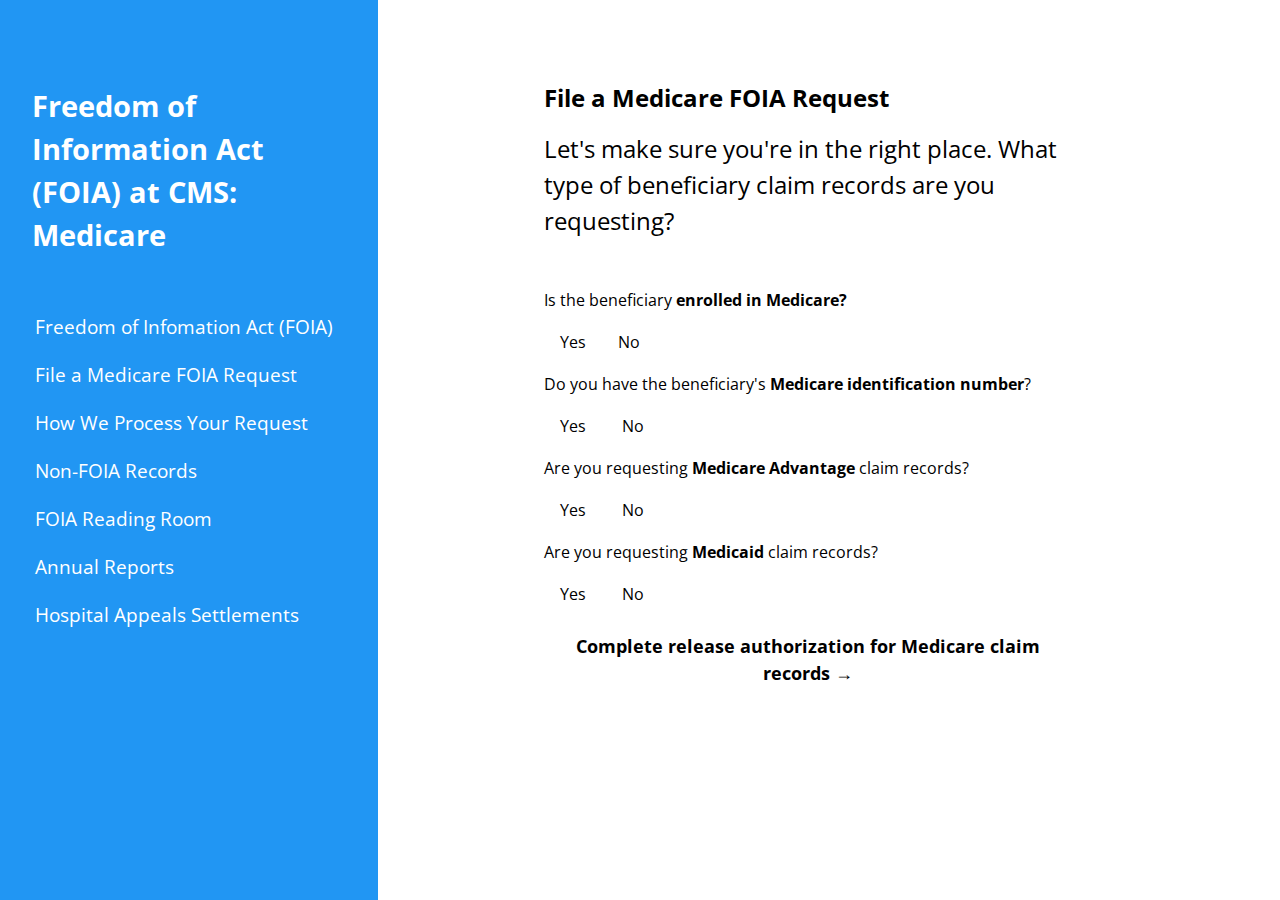
==== index.html @ a1511628 "re-centered + radio button required toggle" ====
<!DOCTYPE HTML5>
<!-- modified from: https://www.w3schools.com/css/css_rwd_templates.asp -->
<html lang = "en">

<head>
  <title>File a Meidcare FOIA request</title>
  <meta charset="utf-8">
  <meta name="viewport" content="width=device-width, initial-scale=1">
  <link rel= "stylesheet" href="test2.css">
  <link href="https://fonts.googleapis.com/css?family=Open+Sans:400,700" rel="stylesheet">
  <script src="https://code.jquery.com/jquery-1.10.2.js"></script>
  <script src="FoiaScript2.js"></script>
</head>


<body>

<!-- Sidebar/menu -->
<nav class="w3-sidebar w3-blue w3-collapse w3-top w3-medium w3-padding" id="mySidebar"><br>
  <a href="javascript:void(0)" onclick="w3_close()" class="w3-button w3-hide-large w3-display-topleft" style="width:100%">Close Menu</a>
  <div class="w3-container">
    <h3 class="sidebar-padding"><b>Freedom of Information Act (FOIA) at CMS: Medicare</b></h3>
  </div>
  <div class="w3-bar-block">
    <a href="https://www.cms.gov/Regulations-and-Guidance/Legislation/FOIA/index.html" onclick="w3_close()" class="w3-bar-item w3-btn hover-bold">Freedom of Infomation Act (FOIA)</a>
  <a href="index.html" onclick="w3_close()" class="w3-bar-item w3-btn hover-bold">File a Medicare FOIA Request</a>
    <a href="https://www.cms.gov/Regulations-and-Guidance/Legislation/FOIA/process.html" onclick="w3_close()" class="w3-bar-item w3-btn hover-bold">How We Process Your Request</a>
    <a href="https://www.cms.gov/Regulations-and-Guidance/Legislation/FOIA/nonfoia.html" onclick="w3_close()" class="w3-bar-item w3-btn hover-bold">Non-FOIA Records</a>
    <a href="https://www.cms.gov/Regulations-and-Guidance/Legislation/FOIA/rdgroom.html" onclick="w3_close()" class="w3-bar-item w3-btn hover-bold">FOIA Reading Room</a>
    <a href="https://www.cms.gov/Regulations-and-Guidance/Legislation/FOIA/annualreports.html" onclick="w3_close()" class="w3-bar-item w3-btn hover-bold">Annual Reports</a>
    <a href="https://www.cms.gov/Regulations-and-Guidance/Legislation/FOIA/Hospital-Appeals-Settlements.html" onclick="w3_close()" class="w3-bar-item w3-btn hover-bold">Hospital Appeals Settlements</a>
  </div>
</nav>
<!-- Top menu on small screens -->
<header class="w3-container w3-top w3-hide-large w3-blue w3-xlarge w3-padding">
  <a href="javascript:void(0)" class="w3-button w3-blue w3-margin-right" onclick="w3_open()">☰</a>
  <span>FOIA at CMS: Medicare</span>

</header>
<!-- Overlay effect when opening sidebar on small screens -->
<div class="w3-overlay w3-hide-large" onclick="w3_close()"  title="close side menu" id="myOverlay"></div>
<!-- !PAGE CONTENT! -->
<div class="w3-main">
  <!-- Header -->
  <!-- <div class="w3-container" >
    <h2 class="w3-large center-div"><b>File a Medicare FOIA Request</b></h2>
  </div> -->

   <!-- page 1: What type of medicare beneficiary claims are you requesting? -->
  <div id="showcase" class = "center-div">
    <!-- Header -->
  <div><h3><b>File a Medicare FOIA Request</b></h3></div>

      <h3> Let's make sure you're in the right place. What type of beneficiary claim records are you requesting? </h3>
   <br>
      <h6> Is the beneficiary <b>enrolled in Medicare? </b></h6>
   <button id="hasCardBtn" class="w3-btn">Yes</button><button id="noCardBtn" class="w3-btn">No</button>

      <!-- indicators from flaticon.com -->
    <img id= "checkGreen" src="tick.png" class="hidden-image" alt="checkmark: continue."/>
    <img id= "EnrolledXmark" src="xmark.png" class="hidden-image" alt="x-mark: see mesage below for futher instructions.">


      <div id="noCard" class = "hidden">
  <!--         <h5> <b>Stop</b></h5> -->
          <img id= "enrolledStop" src="stop_outline.png" class="w3-image" alt="Stop.">
          <p>If the beneficiary is not enrolled in Medicare, records are not maintained by CMS. <b>Please contact the beneficiary's insurer</b>.</p>
      </div>


    <h6> Do you have the beneficiary's <b>Medicare identification number</b>?</h6>
    <button id="hasIDBtn" class="w3-btn">Yes</button>
    <button id="noIDBtn" class="w3-btn">No</button>

<!-- clip art from https://publicdomainvectors.org/en/free-clipart/Check-mark/59514.html-->
<!--     <div id= "IDcheck" class ="hidden"> -->
    <img id= "IDcheckGreen" src="tick.png" class="hidden-image" alt="checkmark: continue.">
    <img id= "IDXmark" src="xmark.png" class="hidden-image" alt="x-mark: see mesage below for futher instructions.">
<!--     </div> -->


    <div id="noID" class = "hidden">
<!--         <h5> <b>Stop</b></h5> -->
        <img id= "IDstop" src="stop_outline.png" class="w3-image" alt="Stop.">
<!--         <img id= "IDstop" src="stop_double_outline.png" class='w3-image'> -->
        <p>You will need the beneficiary's Medicare ID number to continue. <b>Please retrieve the beneficiary's Medicare identification number</b>. </p>
    </div>

    <h6> Are you requesting <b>Medicare Advantage</b> claim records?</h6>
    <button id="hasAdvantageBtn" class="w3-btn">Yes</button>
    <button id="noAdvantageBtn" class="w3-btn">No</button>

    <img id= "medAdvCheck" src="tick.png" class="hidden-image" alt="checkmark: continue.">
    <img id= "medAdvXmark" src="xmark.png" class="hidden-image" alt="x-mark: see mesage below for futher instructions.">

    <div id= "hasAdvantage" class = "hidden">
<!--         <h5> <b>Stop.</b></h5> -->
        <img id= "medAdvStop" src="stop_outline.png" class="w3-image" alt="Stop.">
        <p>CMS does not maintain Medicare Advantage claims records.
        <b>You will need to submit your request directly to the beneficiary's specic private insurance company (e.g. HMO, PPO, etc.)</b>.</p>
    </div>
<!--     <div id = "dest1" class ="hidden"></div> -->

    <h6> Are you requesting <b>Medicaid</b> claim records?</h6>
    <button id="hasMedicaidBtn" class="w3-btn">Yes</button>
    <button id="noMedicaidBtn" class="w3-btn">No</button>

    <img id= "medicaidCheck" src="tick.png" class="hidden-image" alt="checkmark: continue.">
    <img id= "medicaidXmark" src="xmark.png" class="hidden-image" alt="x-mark: see mesage below for futher instructions.">

    <div id= "hasMedicaid" class = "hidden">
<!--         <h5> <b>Stop.</b></h5> -->
        <img id= "medicaidStop" src="stop_outline.png" class="w3-image" alt="Stop.">
        <p>CMS does not maintain Medicaid claims records. <b>You will need to submit your request directly to the beneficiary's state agency</b>.</p>
        <a href="https://www.medicaid.gov/state-overviews/index.html" id="medicaid-link">Explore Medicaid in your State</a>

    </div>

    <br>
    <div id="form-div">
    <form action="pageOne.html">

        <button class="w3-btn" id= "nextPage" type="submit" ><h5><b>Complete release authorization for Medicare claim records → </b></h5></button>
    </form>
  </div>
  </div>
</div>


<script src ="FoiaScript2.js"></script>

<script>
// onload=dupDiv;
</script>

</body>
</html>
---- test2.css ----
/*/*/*/* W3.CSS 4.10 February 2018 by Jan Egil and Borge Refsnes */
html{
  box-sizing:border-box
}


*,*:before,*:after{
  box-sizing:inherit;
  font-family: "Open Sans",sans-serif;
}


/* centering divs*/
.center-div
{
     margin: 0 auto;
     width: 60%;
     min-width: none;
}

.center-div-large {
     margin: 0 auto;
     width: 80%;
     min-width: none;
}

#showcase { margin-top:5em; }

/* hidden divs */


div.hidden {
    display: none;
}

#mySidebar {
  z-index:3;
  width:18em;
}

.hover-bold {
  font-weight: normal;
  text-decoration: none;
}

.hover-bold:hover {
  font-weight: bold;
  color: #fff!important;
  background-color: #2196F3!important;
}

/* Extract from normalize.css by Nicolas Gallagher and Jonathan Neal git.io/normalize */
html{
	-ms-text-size-adjust:100%;
	-webkit-text-size-adjust:100%}
body{
	margin:0
}

article,aside,details,figcaption,figure,footer,header,main,menu,nav,section,summary{
	display:block;
}

audio,canvas,progress,video{
	display:inline-block
}

progress{
	vertical-align:baseline;
}

audio:not([controls]){
	display:none;
  height:0;
}

[hidden],template{
	display:none
}


a:active,a:hover{
	outline-width:0;
}
abbr[title]{
	border-bottom:none;
	text-decoration:underline;
	text-decoration:underline dotted
}

.w3-image{
	max-width:100%;
	height:2em;
	display: inline;
	border-style: none;
}


.hidden-image{
	max-width:100%;
	height:2em;
	display: none;
	border-style: none;
}

.w3-large{
	font-size:1.5em!important
}

.w3-medium{
	font-size:1.2em!important;
	font-weight: bold;
}

@media (max-width:62em){
	.w3-sidebar.w3-collapse{
		display:none;
	}
	.w3-main{
		margin-left:0!important;
		margin-right:0!important;
    /* margin-left:22em;
    margin-right:2.7em; */
	}
}


.sidebar-padding{
	padding-top:1em!important;
	padding-bottom:1em!important;
}

.w3-sidebar{
	height:100%;
	width:12em;
	background-color:#fff;
	position:fixed!important;
	z-index:1;
	overflow:auto;
}

button,input,select,textarea{
  font:inherit;
}

select {
    width: 50%;
    max-width: 80%;
    text-align-last: center;
    margin: 0 0 1em 0;
}

option {
  max-width: 40%;
}

optgroup{font-weight:bold}
button,input{overflow:visible}
select{text-transform:capitalize;}
button,html [type=button],[type=reset],[type=submit]{-webkit-appearance:button}
button::-moz-focus-inner, [type=button]::-moz-focus-inner, [type=reset]::-moz-focus-inner, [type=submit]::-moz-focus-inner{border-style:none;padding:10px}
button:-moz-focusring, [type=button]:-moz-focusring, [type=reset]:-moz-focusring, [type=submit]:-moz-focusring{outline:1px dotted ButtonText}

textarea{overflow:auto}


svg:not(:root){overflow:hidden}
code,kbd,pre,samp{font-family:monospace,monospace;font-size:1em}
hr{box-sizing:content-box;height:0;overflow:visible}
/*[type=checkbox],[type=radio]{padding:0}*/
[type=number]::-webkit-inner-spin-button,[type=number]::-webkit-outer-spin-button{height:auto}
[type=search]{-webkit-appearance:textfield;outline-offset:-2px}
[type=search]::-webkit-search-cancel-button,[type=search]::-webkit-search-decoration{-webkit-appearance:none}
::-webkit-input-placeholder{color:inherit;opacity:0.54}
::-webkit-file-upload-button{-webkit-appearance:button;font:inherit}

/* End extract */


/***********************************
        FORM-SPECIFIC CSS
***********************************/


.form-style-1 {
    text-align: left;
    /* color: #09508B; */
    list-style-type: none;
    border-radius: 1.5em;
    padding: 1%;
    font-family: "Open Sans", "Helvetica Neue", "Lucida Sans Unicode", sans-serif;
}


.section-enclosure {
  width: 80%;
}

.field-description {
    text-align: left;
    color: #6C6464;
    font-style: italic;
    line-height: 1;
    font-weight: normal;
    margin: 0 0 0.75em 0;
    font-size: 1em;
    display: inline-block;
    font-family: inherit;
}


fieldset {
  border-radius: 0.3em;
  display: inline;
  margin: 0 0 1em 0;
  padding: 0 .625em .625em .75em;
  max-width: none!important;
}

legend {
    /* color: #09508B; */
    font-weight: bold;
    font-family: "Open Sans", "Helvetica Neue", "Lucida Sans Unicode", sans-serif;
    text-transform: uppercase;
}

input {
  border: 0.2em solid transparent;
  background-color: #f1f1f1;
  padding: 0.675em;
  font-size: 1em;
  font-family: "Open Sans";
  margin-bottom: 0.5em;
  position: relative;
}


.inline-block-label {
    display: inline-block;
    line-height: 1.5;
    font-weight: bold;
    color:#6C6464;
    margin: 0 0 0.5em 0;
    font-family: inherit;
}

.block-label {
    display: block;
    line-height: 1.5;
    font-weight: bold;
    color:#6C6464;
    margin: 0.5em 0 0.5em 0;
    font-family: inherit;
}

div.hidden {
    display: none;
}

.disclosures {
  font-weight: bold;
}

.disclosures-check {
  font-weight: bold;
  color:#6C6464;
  margin: 1em 0 1em 0;
}

/*.required input {
   padding-right: 25px;
   background-image: url(...);
   background-position: right top;
}*/

input[type=text] {
  background-color: #f1f1f1;
  width: 50%;
  border-radius: .15em;
}

input[type="date"] {
    background-color: #f1f1f1;
    width: 35%;
    border-radius: .15em;
    color: #6C6464;
}


input[type=checkbox] {
  background-color: #f1f1f1;
  margin: 0em 0.75em 0em 0em;
  display:inline-block;
}

input[type=file] {
  background-color: #ffffff;
  margin-bottom: 0em;
  display:inline-block;
}

.stacked-radio{
  display:block;
}

input[type=submit] {
  margin: 1em 0 1em 1em;
  text-transform: capitalize;
}

input:invalid {
  box-shadow: 0 0 0.1em 0.1em red;
}

input:focus:invalid {
  outline: none;
}

label {
/*    display: inline-block;*/
    line-height: 2;
    font-weight: bold;
    color:#6C6464;
    margin-bottom: 0.5em;
    font-family:inherit;
}

input[type=button] {
  background-color: #6B6464;
  color: #ffffff;
  border-radius: 0.3em;
  display: block;
  margin: 1em 0 1em 0 ;
  font-family: inherit;
  font-size: 0.8em;
}

.autocomplete {
  /*the container must be positioned relative:*/
  position: relative;
  display: inline-block;
}

.autocomplete-items {
  position: absolute;
  border: 0.1em solid #d4d4d4;
  border-bottom: none;
  border-top: none;
  z-index: 99;
 /* position the autocomplete items to be the same width as the container:*/
  top: 100%;
  left: 0;
  right: 0;
}

.autocomplete-items div {
  padding: 1em;
  cursor: pointer;
  background-color: #fff;
  border-bottom: 0.1em solid #d4d4d4;
}
.autocomplete-items div:hover {
/*  when hovering an item:*/
  background-color: #e9e9e9;
}
.autocomplete-active {
  /*when navigating through the items using the arrow keys:*/
  background-color: DodgerBlue !important;
  color: #ffffff;
}

#notBene {
  margin-top: 2em;
}

#beneRecip{
  margin-bottom: 1.5em;
}

#recordChoiceTF:not(:checked) ~ #timeframeBlock { display: none; }

#expDateRadio:not(:checked) ~ #expDateBlock { display: none; }

#expEventRadio:not(:checked) ~ #expEventBlock { display: none; }

#repSubmitter:not(:checked) ~ #repRole { display: none; }

#certifyRecords:not(:checked) ~ #certDetails { display: none; }

#otherReq:not(:checked) ~ #reqType { display: none; }


/***********************************
        END FORM-SPECIFIC CSS
***********************************/




html,body{font-family:"Open Sans",Verdana,sans-serif;font-size:16px;line-height:1.5}
html{overflow-x:hidden}
h1{font-size:2.25em}
h2{font-size:2em}
h3{font-size:1.5em}
h4{font-size:1.25em}
h5{font-size:1.125em}
h6{font-size:1em}

h1,h2,h3,h4,h5,h6{
	font-family:"Open Sans","Segoe UI",Arial,sans-serif;
	font-weight:400;
	margin:0.625em 0
}
.w3-wide{
	letter-spacing:0.25em;
}


img{vertical-align:middle}
a{color:inherit}
a:hover{text-decoration: none}
/*.w3-table,.w3-table-all{border-collapse:collapse;border-spacing:0;width:100%;display:table}.w3-table-all{border:1px solid #ccc}*/
.w3-bordered tr,.w3-table-all tr{border-bottom:1px solid #ddd}

.w3-hoverable tbody tr:hover,.w3-ul.w3-hoverable li:hover{background-color:#ccc}
.w3-centered tr th,.w3-centered tr td{text-align:center}
.w3-btn,.w3-button {border:none;display:inline-block;padding:8px 16px;vertical-align:middle;overflow:hidden;text-decoration:none;color:inherit;background-color:inherit;text-align:center;cursor:pointer;white-space:normal}
.w3-btn:hover{box-shadow:0 8px 16px 0 rgba(0,0,0,0.2),0 6px 20px 0 rgba(0,0,0,0.19)}
.w3-btn,.w3-button{-webkit-touch-callout:none;-webkit-user-select:none;-khtml-user-select:none;-moz-user-select:none;-ms-user-select:none;user-select:none}
.w3-disabled,.w3-btn:disabled,.w3-button:disabled{cursor:not-allowed;opacity:0.3}.w3-disabled *,:disabled *{pointer-events:none}
.w3-btn.w3-disabled:hover,.w3-btn:disabled:hover{box-shadow:none}

.w3-badge,.w3-tag{background-color:#000;color:#fff;display:inline-block;padding-left:8px;padding-right:8px;text-align:center}.w3-badge{border-radius:50%}
.w3-ul{list-style-type:none;padding:0;margin:0}.w3-ul li{padding:8px 16px;border-bottom:1px solid #ddd}.w3-ul li:last-child{border-bottom:none}
.w3-tooltip,.w3-display-container{position:relative}.w3-tooltip .w3-text{display:none}.w3-tooltip:hover .w3-text{display:inline-block}


.w3-bar-block .w3-dropdown-hover,.w3-bar-block .w3-dropdown-click{width:100%}
.w3-bar-block .w3-button,.w3-bar-block .w3-button{width:100%;text-align:left;padding:8px 16px}
.w3-main,#main{ transition:margin-left .4s; margin-left:23em; margin-right:2em }
.w3-modal{z-index:3;display:none;padding-top:100px;position:fixed;left:0;top:0;width:100%;height:100%;overflow:auto;background-color:rgb(0,0,0);background-color:rgba(0,0,0,0.4)}
.w3-modal-content{margin:auto;background-color:#fff;position:relative;padding:0;outline:0;width:600px}
.w3-bar{width:100%;overflow:hidden}.w3-center .w3-bar{display:inline-block;width:auto}
.w3-bar .w3-bar-item{padding:0.5em 1em;float:left;width:auto;border:none;display:block;outline:0}
.w3-bar-block .w3-bar-item{width:auto;display:block;padding:0.5em 1em;text-align:left;border:none;white-space:normal;float:none;outline:0;background-color: inherit;}
.w3-bar .w3-dropdown-hover,.w3-bar .w3-dropdown-click{position:static;float:left}
.w3-bar .w3-button{white-space:normal}

.w3-bar-block.w3-center .w3-bar-item{text-align:center}.w3-block{display:block;width:100%}
.w3-responsive{display:block;overflow-x:auto}
.w3-container:after,.w3-container:before,.w3-panel:after,.w3-panel:before,.w3-row:after,.w3-row:before,.w3-row-padding:after,.w3-row-padding:before,
.w3-cell-row:before,.w3-cell-row:after,.w3-clear:after,.w3-clear:before,.w3-bar:before,.w3-bar:after{content:"";display:table;clear:both}
.w3-col,.w3-half,.w3-third,.w3-twothird,.w3-threequarter,.w3-quarter{float:left;width:100%}
.w3-col.s1{width:8.33333%}.w3-col.s2{width:16.66666%}.w3-col.s3{width:24.99999%}.w3-col.s4{width:33.33333%}
.w3-col.s5{width:41.66666%}.w3-col.s6{width:49.99999%}.w3-col.s7{width:58.33333%}.w3-col.s8{width:66.66666%}
.w3-col.s9{width:74.99999%}.w3-col.s10{width:83.33333%}.w3-col.s11{width:91.66666%}.w3-col.s12{width:99.99999%}
@media (min-width:601px){.w3-col.m1{width:8.33333%}.w3-col.m2{width:16.66666%}.w3-col.m3,.w3-quarter{width:24.99999%}.w3-col.m4,.w3-third{width:33.33333%}
.w3-col.m5{width:41.66666%}.w3-col.m6,.w3-half{width:49.99999%}.w3-col.m7{width:58.33333%}.w3-col.m8,.w3-twothird{width:66.66666%}
.w3-col.m9,.w3-threequarter{width:74.99999%}.w3-col.m10{width:83.33333%}.w3-col.m11{width:91.66666%}.w3-col.m12{width:99.99999%}}
@media (min-width:993px){.w3-col.l1{width:8.33333%}.w3-col.l2{width:16.66666%}.w3-col.l3{width:24.99999%}.w3-col.l4{width:33.33333%}
.w3-col.l5{width:41.66666%}.w3-col.l6{width:49.99999%}.w3-col.l7{width:58.33333%}.w3-col.l8{width:66.66666%}
.w3-col.l9{width:74.99999%}.w3-col.l10{width:83.33333%}.w3-col.l11{width:91.66666%}.w3-col.l12{width:99.99999%}}
.w3-content{max-width:980px;margin:auto}.w3-rest{overflow:hidden}
.w3-cell-row{display:table;width:100%}.w3-cell{display:table-cell}
.w3-cell-top{vertical-align:top}.w3-cell-middle{vertical-align:middle}.w3-cell-bottom{vertical-align:bottom}
.w3-hide{display:none!important}.w3-show-block,.w3-show{display:block!important}.w3-show-inline-block{display:inline-block!important}
@media (max-width:600px){.w3-modal-content{margin:0 10px;width:auto!important}.w3-modal{padding-top:30px}
.w3-dropdown-hover.w3-mobile .w3-dropdown-content,.w3-dropdown-click.w3-mobile .w3-dropdown-content{position:relative}
.w3-hide-small{display:none!important}.w3-mobile{display:block;width:100%!important}.w3-bar-item.w3-mobile,.w3-dropdown-hover.w3-mobile,.w3-dropdown-click.w3-mobile{text-align:center}
.w3-dropdown-hover.w3-mobile,.w3-dropdown-hover.w3-mobile .w3-btn,.w3-dropdown-hover.w3-mobile .w3-button,.w3-dropdown-click.w3-mobile,.w3-dropdown-click.w3-mobile .w3-btn,.w3-dropdown-click.w3-mobile .w3-button{width:100%}}
@media (max-width:768px){.w3-modal-content{width:500px}.w3-modal{padding-top:50px}}
@media (min-width:993px){.w3-modal-content{width:900px}.w3-hide-large{display:none!important}.w3-sidebar.w3-collapse{display:block!important}}
@media (max-width:992px) and (min-width:601px){.w3-hide-medium{display:none!important}}

.w3-top,.w3-bottom{position:fixed;width:100%;z-index:1}.w3-top{top:0}.w3-bottom{bottom:0}
.w3-overlay{position:fixed;display:none;width:100%;height:100%;top:0;left:0;right:0;bottom:0;background-color:rgba(0,0,0,0.5);z-index:2}
.w3-display-topleft{position:absolute;left:0;top:0}.w3-display-topright{position:absolute;right:0;top:0}
.w3-display-bottomleft{position:absolute;left:0;bottom:0}.w3-display-bottomright{position:absolute;right:0;bottom:0}
.w3-display-middle{position:absolute;top:50%;left:50%;transform:translate(-50%,-50%);-ms-transform:translate(-50%,-50%)}
.w3-display-left{position:absolute;top:50%;left:0%;transform:translate(0%,-50%);-ms-transform:translate(-0%,-50%)}
.w3-display-right{position:absolute;top:50%;right:0%;transform:translate(0%,-50%);-ms-transform:translate(0%,-50%)}
.w3-display-topmiddle{position:absolute;left:50%;top:0;transform:translate(-50%,0%);-ms-transform:translate(-50%,0%)}
.w3-display-bottommiddle{position:absolute;left:50%;bottom:0;transform:translate(-50%,0%);-ms-transform:translate(-50%,0%)}
.w3-display-container:hover .w3-display-hover{display:block}.w3-display-container:hover span.w3-display-hover{display:inline-block}.w3-display-hover{display:none}
.w3-display-position{position:absolute}
.w3-circle{border-radius:50%}
.w3-round-small{border-radius:2px}.w3-round,.w3-round-medium{border-radius:4px}.w3-round-large{border-radius:8px}.w3-round-xlarge{border-radius:16px}.w3-round-xxlarge{border-radius:32px}
.w3-row-padding,.w3-row-padding>.w3-half,.w3-row-padding>.w3-third,.w3-row-padding>.w3-twothird,.w3-row-padding>.w3-threequarter,.w3-row-padding>.w3-quarter,.w3-row-padding>.w3-col{padding:0 8px}
.w3-container,.w3-panel{padding:0.01em 16px}.w3-panel{margin-top:16px;margin-bottom:16px}
.w3-code,.w3-codespan{font-family:"Open Sans",Consolas,"courier new";font-size:16px}
.w3-code{width:auto;background-color:#fff;padding:8px 12px;border-left:4px solid #4CAF50;word-wrap:break-word}
.w3-codespan{color:crimson;background-color:#f1f1f1;padding-left:4px;padding-right:4px;font-size:110%}
.w3-card,.w3-card-2{box-shadow:0 2px 5px 0 rgba(0,0,0,0.16),0 2px 10px 0 rgba(0,0,0,0.12)}
.w3-card-4,.w3-hover-shadow:hover{box-shadow:0 4px 10px 0 rgba(0,0,0,0.2),0 4px 20px 0 rgba(0,0,0,0.19)}
.w3-spin{animation:w3-spin 2s infinite linear}@keyframes w3-spin{0%{transform:rotate(0deg)}100%{transform:rotate(359deg)}}
.w3-animate-fading{animation:fading 10s infinite}@keyframes fading{0%{opacity:0}50%{opacity:1}100%{opacity:0}}
.w3-animate-opacity{animation:opac 0.8s}@keyframes opac{from{opacity:0} to{opacity:1}}
.w3-animate-top{position:relative;animation:animatetop 0.4s}@keyframes animatetop{from{top:-300px;opacity:0} to{top:0;opacity:1}}
.w3-animate-left{position:relative;animation:animateleft 0.4s}@keyframes animateleft{from{left:-300px;opacity:0} to{left:0;opacity:1}}
.w3-animate-right{position:relative;animation:animateright 0.4s}@keyframes animateright{from{right:-300px;opacity:0} to{right:0;opacity:1}}
.w3-animate-bottom{position:relative;animation:animatebottom 0.4s}@keyframes animatebottom{from{bottom:-300px;opacity:0} to{bottom:0;opacity:1}}
.w3-animate-zoom {animation:animatezoom 0.6s}@keyframes animatezoom{from{transform:scale(0)} to{transform:scale(1)}}
.w3-animate-input{transition:width 0.4s ease-in-out}.w3-animate-input:focus{width:100%!important}
.w3-opacity,.w3-hover-opacity:hover{opacity:0.60}.w3-opacity-off,.w3-hover-opacity-off:hover{opacity:1}
.w3-opacity-max{opacity:0.25}.w3-opacity-min{opacity:0.75}
.w3-greyscale-max,.w3-grayscale-max,.w3-hover-greyscale:hover,.w3-hover-grayscale:hover{filter:grayscale(100%)}
.w3-greyscale,.w3-grayscale{filter:grayscale(75%)}.w3-greyscale-min,.w3-grayscale-min{filter:grayscale(50%)}
.w3-sepia{filter:sepia(75%)}.w3-sepia-max,.w3-hover-sepia:hover{filter:sepia(100%)}.w3-sepia-min{filter:sepia(50%)}
.w3-tiny{font-size:10px!important}.w3-small{font-size:12px!important}
.w3-xlarge{font-size:24px!important}.w3-xxlarge{font-size:36px!important}.w3-xxxlarge{font-size:48px!important}.w3-jumbo{font-size:64px!important}
.w3-left-align{text-align:left!important}.w3-right-align{text-align:right!important}.w3-justify{text-align:justify!important}.w3-center{text-align:center!important}
.w3-border-0{border:0!important}.w3-border{border:1px solid #ccc!important}
.w3-border-top{border-top:1px solid #ccc!important}.w3-border-bottom{border-bottom:1px solid #ccc!important}
.w3-border-left{border-left:1px solid #ccc!important}.w3-border-right{border-right:1px solid #ccc!important}
.w3-topbar{border-top:6px solid #ccc!important}.w3-bottombar{border-bottom:6px solid #ccc!important}
.w3-leftbar{border-left:6px solid #ccc!important}.w3-rightbar{border-right:6px solid #ccc!important}
.w3-section,.w3-code{margin-top:16px!important;margin-bottom:16px!important}
.w3-margin{margin:16px!important}.w3-margin-top{margin-top:16px!important}.w3-margin-bottom{margin-bottom:16px!important}
.w3-margin-left{margin-left:16px!important}.w3-margin-right{margin-right:16px!important}
.w3-padding-small{padding:4px 8px!important}.w3-padding{padding:8px 16px!important}.w3-padding-large{padding:12px 24px!important}
.w3-padding-16{padding-top:16px!important;padding-bottom:16px!important}.w3-padding-24{padding-top:24px!important;padding-bottom:24px!important}
.w3-padding-32{padding-top:32px!important;padding-bottom:32px!important}.w3-padding-48{padding-top:48px!important;padding-bottom:48px!important}

.w3-left{float:left!important}.w3-right{float:right!important}
.w3-button:hover{color:#000!important;background-color:#ccc!important}
.w3-transparent,.w3-hover-none:hover{background-color:transparent!important}
.w3-hover-none:hover{box-shadow:none!important}

/* Colors */
  .w3-blue, .w3-hover-blue:hover {color: #fff!important;background-color: #2196F3!important}

#fee-link, #medicaid-link { color: blue; }
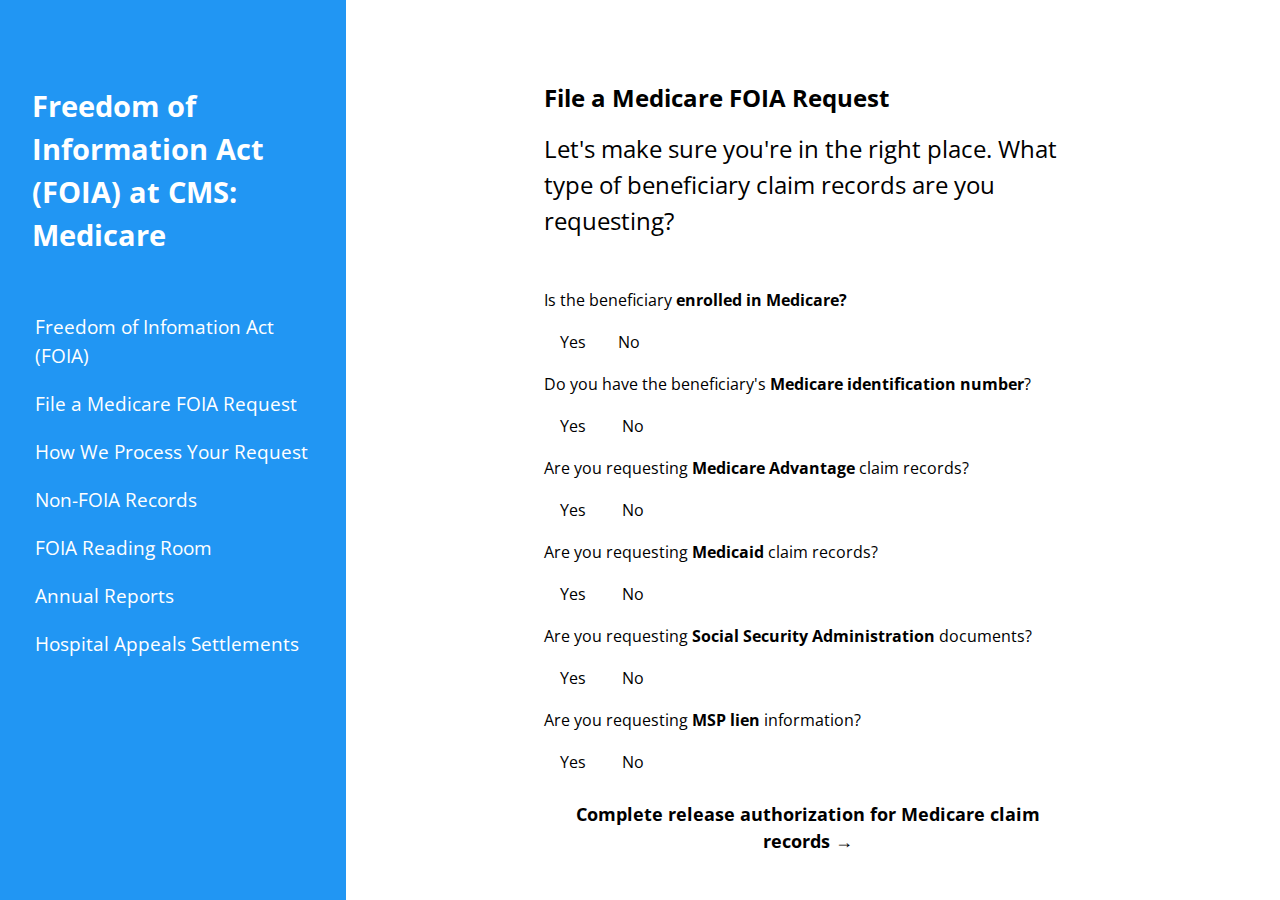
==== commit 242bcc05: "new buttons" ====
--- a/index.html
+++ b/index.html
@@ -51,7 +51,8 @@
     <!-- Header -->
   <div><h3><b>File a Medicare FOIA Request</b></h3></div>
 
-      <h3> Let's make sure you're in the right place. What type of beneficiary claim records are you requesting? </h3>
+      <h3> Let's make sure you're in the right place. What type of beneficiary
+        claim records are you requesting? </h3>
    <br>
       <h6> Is the beneficiary <b>enrolled in Medicare? </b></h6>
    <button id="hasCardBtn" class="w3-btn">Yes</button><button id="noCardBtn" class="w3-btn">No</button>
@@ -64,7 +65,8 @@
       <div id="noCard" class = "hidden">
   <!--         <h5> <b>Stop</b></h5> -->
           <img id= "enrolledStop" src="stop_outline.png" class="w3-image" alt="Stop.">
-          <p>If the beneficiary is not enrolled in Medicare, records are not maintained by CMS. <b>Please contact the beneficiary's insurer</b>.</p>
+          <p>If the beneficiary is not enrolled in Medicare, records are not maintained
+            by CMS. <b>Please contact the beneficiary's insurer</b>.</p>
       </div>
 
 
@@ -83,7 +85,8 @@
 <!--         <h5> <b>Stop</b></h5> -->
         <img id= "IDstop" src="stop_outline.png" class="w3-image" alt="Stop.">
 <!--         <img id= "IDstop" src="stop_double_outline.png" class='w3-image'> -->
-        <p>You will need the beneficiary's Medicare ID number to continue. <b>Please retrieve the beneficiary's Medicare identification number</b>. </p>
+        <p>You will need the beneficiary's Medicare ID number to continue. <b>Please
+          retrieve the beneficiary's Medicare identification number</b>. </p>
     </div>
 
     <h6> Are you requesting <b>Medicare Advantage</b> claim records?</h6>
@@ -97,7 +100,8 @@
 <!--         <h5> <b>Stop.</b></h5> -->
         <img id= "medAdvStop" src="stop_outline.png" class="w3-image" alt="Stop.">
         <p>CMS does not maintain Medicare Advantage claims records.
-        <b>You will need to submit your request directly to the beneficiary's specic private insurance company (e.g. HMO, PPO, etc.)</b>.</p>
+        <b>Please submit your request directly to the beneficiary's specic private
+          insurance company (e.g. HMO, PPO, etc.)</b>.</p>
     </div>
 <!--     <div id = "dest1" class ="hidden"></div> -->
 
@@ -111,10 +115,44 @@
     <div id= "hasMedicaid" class = "hidden">
 <!--         <h5> <b>Stop.</b></h5> -->
         <img id= "medicaidStop" src="stop_outline.png" class="w3-image" alt="Stop.">
-        <p>CMS does not maintain Medicaid claims records. <b>You will need to submit your request directly to the beneficiary's state agency</b>.</p>
-        <a href="https://www.medicaid.gov/state-overviews/index.html" id="medicaid-link">Explore Medicaid in your State</a>
+        <p>CMS does not maintain Medicaid claims records. <b>Please submit your request
+          directly to the beneficiary's state agency</b>.</p>
+        <a href="https://www.medicaid.gov/state-overviews/index.html" id="medicaid-link">Explore
+           Medicaid in your State</a>
 
     </div>
+
+    <h6> Are you requesting <b>Social Security Administration</b> documents?</h6>
+    <button id="SocialBtn" class="w3-btn">Yes</button>
+    <button id="noSocialBtn" class="w3-btn">No</button>
+
+    <img id= "socialCheck" src="tick.png" class="hidden-image" alt="checkmark: continue.">
+    <img id= "socialXmark" src="xmark.png" class="hidden-image" alt="x-mark: see mesage below for futher instructions.">
+
+    <div id= "socialBlock" class = "hidden">
+<!--         <h5> <b>Stop.</b></h5> -->
+        <img id= "socialStop" src="stop_outline.png" class="w3-image" alt="Stop.">
+        <p>CMS does not maintain Social Security Administration documents. <b>Please submit your
+          request directly to the</b>
+           <a href="https://www.ssa.gov/foia/request.html" id="socail-link">Social
+             Security Adminstration</a>.</p>
+    </div>
+
+    <h6> Are you requesting <b>MSP lien</b> information?</h6>
+    <button id="mspBtn" class="w3-btn">Yes</button>
+    <button id="noMSPBtn" class="w3-btn">No</button>
+
+    <img id= "mspCheck" src="tick.png" class="hidden-image" alt="checkmark: continue.">
+    <img id= "mspXmark" src="xmark.png" class="hidden-image" alt="x-mark: see mesage below for futher instructions.">
+
+    <div id= "mspBlock" class = "hidden">
+<!--         <h5> <b>Stop.</b></h5> -->
+        <img id= "mspStop" src="stop_outline.png" class="w3-image" alt="Stop.">
+        <p>CMS does not maintain MSP documentation.</p>
+        <p><b>Please contact the</b> <a href="https://www.cms.gov/Medicare/Coordination-of-Benefits-and-Recovery/Coordination-of-Benefits-and-Recovery-Overview/Contacts/Contacts-page.html" id="mspLink">Benefits
+          Coordination and Recover Center (BCRC)</a> <b>directly</b>.</p>
+    </div>
+
 
     <br>
     <div id="form-div">
--- a/test2.css
+++ b/test2.css
@@ -1,14 +1,12 @@
-/*/*/*/* W3.CSS 4.10 February 2018 by Jan Egil and Borge Refsnes */
+/* Portions of CSS adapted from W3.CSS 4.10 February 2018 by Jan Egil and Borge Refsnes */
 html{
   box-sizing:border-box
 }
-
 
 *,*:before,*:after{
   box-sizing:inherit;
   font-family: "Open Sans",sans-serif;
 }
-
 
 /* centering divs*/
 .center-div
@@ -26,13 +24,6 @@
 
 #showcase { margin-top:5em; }
 
-/* hidden divs */
-
-
-div.hidden {
-    display: none;
-}
-
 #mySidebar {
   z-index:3;
   width:18em;
@@ -51,92 +42,108 @@
 
 /* Extract from normalize.css by Nicolas Gallagher and Jonathan Neal git.io/normalize */
 html{
-	-ms-text-size-adjust:100%;
-	-webkit-text-size-adjust:100%}
+  -ms-text-size-adjust: 100%;
+  -webkit-text-size-adjust: 100%}
 body{
 	margin:0
 }
 
-article,aside,details,figcaption,figure,footer,header,main,menu,nav,section,summary{
-	display:block;
-}
-
-audio,canvas,progress,video{
-	display:inline-block
-}
-
-progress{
-	vertical-align:baseline;
-}
-
-audio:not([controls]){
-	display:none;
-  height:0;
-}
-
-[hidden],template{
-	display:none
-}
-
-
-a:active,a:hover{
-	outline-width:0;
-}
-abbr[title]{
-	border-bottom:none;
-	text-decoration:underline;
-	text-decoration:underline dotted
-}
-
-.w3-image{
-	max-width:100%;
-	height:2em;
-	display: inline;
-	border-style: none;
-}
-
-
-.hidden-image{
-	max-width:100%;
-	height:2em;
-	display: none;
-	border-style: none;
-}
-
-.w3-large{
-	font-size:1.5em!important
-}
-
-.w3-medium{
-	font-size:1.2em!important;
-	font-weight: bold;
-}
-
-@media (max-width:62em){
-	.w3-sidebar.w3-collapse{
-		display:none;
-	}
-	.w3-main{
-		margin-left:0!important;
-		margin-right:0!important;
+article,
+aside,
+details,
+figcaption,
+figure,
+footer,
+header,
+main,
+menu,
+nav,
+section,
+summary {
+  display: block;
+}
+
+audio,
+canvas,
+progress,
+video {
+  display: inline-block;
+}
+
+progress {
+  vertical-align: baseline;
+}
+
+audio:not([controls]) {
+  display: none;
+  height: 0;
+}
+
+[hidden],
+template {
+  display: none;
+}
+
+a:active,
+a:hover {
+  outline-width: 0;
+}
+
+abbr[title] {
+  border-bottom: none;
+  text-decoration: underline;
+  text-decoration: underline dotted;
+}
+
+.w3-image {
+  max-width: 100%;
+  height: 2em;
+  display: inline;
+  border-style: none;
+}
+
+.hidden-image {
+  max-width: 100%;
+  height: 2em;
+  display: none;
+  border-style: none;
+}
+
+.w3-large {
+  font-size: 1.5em !important;
+}
+
+.w3-medium {
+  font-size: 1.2em !important;
+  font-weight: bold;
+}
+
+@media (max-width: 62em) {
+  .w3-sidebar.w3-collapse {
+    display: none;
+  }
+
+  .w3-main {
+    margin-left: 0 !important;
+    margin-right: 0 !important;
+
     /* margin-left:22em;
     margin-right:2.7em; */
-	}
-}
-
-
-.sidebar-padding{
-	padding-top:1em!important;
-	padding-bottom:1em!important;
-}
-
-.w3-sidebar{
-	height:100%;
-	width:12em;
-	background-color:#fff;
-	position:fixed!important;
-	z-index:1;
-	overflow:auto;
+  }
+}
+
+.sidebar-padding {
+  padding-top: 1em !important;
+  padding-bottom: 1em !important;
+}
+
+.w3-sidebar {
+  height: 100%;
+  width: 12em;
+  background-color: #fff;
+  position: fixed !important;
+  z-index: 1;
+  overflow: auto;
 }
 
 button,input,select,textarea{
@@ -161,7 +168,7 @@
 button::-moz-focus-inner, [type=button]::-moz-focus-inner, [type=reset]::-moz-focus-inner, [type=submit]::-moz-focus-inner{border-style:none;padding:10px}
 button:-moz-focusring, [type=button]:-moz-focusring, [type=reset]:-moz-focusring, [type=submit]:-moz-focusring{outline:1px dotted ButtonText}
 
-textarea{overflow:auto}
+
 
 
 svg:not(:root){overflow:hidden}
@@ -176,36 +183,35 @@
 
 /* End extract */
 
-
-/***********************************
+/* **********************************
         FORM-SPECIFIC CSS
-***********************************/
+********************************** */
 
 
 .form-style-1 {
-    text-align: left;
-    /* color: #09508B; */
-    list-style-type: none;
-    border-radius: 1.5em;
-    padding: 1%;
-    font-family: "Open Sans", "Helvetica Neue", "Lucida Sans Unicode", sans-serif;
-}
-
+  text-align: left;
+
+  /* color: #09508B; */
+  list-style-type: none;
+  border-radius: 1.5em;
+  padding: 1%;
+  font-family: "Open Sans", "Helvetica Neue", "Lucida Sans Unicode", sans-serif;
+}
 
 .section-enclosure {
   width: 80%;
 }
 
 .field-description {
-    text-align: left;
-    color: #6C6464;
-    font-style: italic;
-    line-height: 1;
-    font-weight: normal;
-    margin: 0 0 0.75em 0;
-    font-size: 1em;
-    display: inline-block;
-    font-family: inherit;
+  text-align: left;
+  color: #6c6464;
+  font-style: italic;
+  line-height: 1;
+  font-weight: normal;
+  margin: 0.5em 0 0.75em 0;
+  font-size: 1em;
+  display: inline-block;
+  font-family: inherit;
 }
 
 
@@ -214,14 +220,15 @@
   display: inline;
   margin: 0 0 1em 0;
   padding: 0 .625em .625em .75em;
+  width: 100%;
   max-width: none!important;
 }
 
 legend {
-    /* color: #09508B; */
-    font-weight: bold;
-    font-family: "Open Sans", "Helvetica Neue", "Lucida Sans Unicode", sans-serif;
-    text-transform: uppercase;
+  /* color: #09508B; */
+  font-weight: bold;
+  font-family: "Open Sans", "Helvetica Neue", "Lucida Sans Unicode", sans-serif;
+  text-transform: uppercase;
 }
 
 input {
@@ -229,32 +236,39 @@
   background-color: #f1f1f1;
   padding: 0.675em;
   font-size: 1em;
-  font-family: "Open Sans";
+  font-family: "Open Sans", sans-serif;
   margin-bottom: 0.5em;
   position: relative;
 }
 
+input:invalid {
+  box-shadow: 0 0 0.1em 0.1em red;
+}
+
+input:focus:invalid {
+  outline: none;
+}
 
 .inline-block-label {
-    display: inline-block;
-    line-height: 1.5;
-    font-weight: bold;
-    color:#6C6464;
-    margin: 0 0 0.5em 0;
-    font-family: inherit;
+  display: inline-block;
+  line-height: 1.5;
+  font-weight: bold;
+  color:#6c6464;
+  margin: 0 0 0.5em 0;
+  font-family: inherit;
 }
 
 .block-label {
-    display: block;
-    line-height: 1.5;
-    font-weight: bold;
-    color:#6C6464;
-    margin: 0.5em 0 0.5em 0;
-    font-family: inherit;
+  display: block;
+  line-height: 1.5;
+  font-weight: bold;
+  color:#6c6464;
+  margin: 0.5em 0 0.5em 0;
+  font-family: inherit;
 }
 
 div.hidden {
-    display: none;
+  display: none;
 }
 
 .disclosures {
@@ -263,7 +277,7 @@
 
 .disclosures-check {
   font-weight: bold;
-  color:#6C6464;
+  color: #6c6464;
   margin: 1em 0 1em 0;
 }
 
@@ -276,31 +290,51 @@
 input[type=text] {
   background-color: #f1f1f1;
   width: 50%;
-  border-radius: .15em;
+  border-radius: 0.15em;
+}
+
+textarea {
+  background-color: #f1f1f1;
+  width: 80%;
+  border-radius: 0.15em;
+  overflow: auto;
+  border: 0.2em solid transparent;
+  padding: 0.675em;
+  font-size: 1em;
+  font-family: inherit;
+  margin-bottom: 0.5em;
+  position: relative;
+}
+
+textarea:invalid {
+  box-shadow: 0 0 0.1em 0.1em red;
+}
+
+textarea:focus:invalid {
+  outline: none;
 }
 
 input[type="date"] {
-    background-color: #f1f1f1;
-    width: 35%;
-    border-radius: .15em;
-    color: #6C6464;
-}
-
+  background-color: #f1f1f1;
+  width: 35%;
+  border-radius: 0.15em;
+  color: #6c6464;
+}
 
 input[type=checkbox] {
   background-color: #f1f1f1;
-  margin: 0em 0.75em 0em 0em;
-  display:inline-block;
+  margin: 0 0.5em 0 0;
+  display: inline-block;
 }
 
 input[type=file] {
-  background-color: #ffffff;
-  margin-bottom: 0em;
-  display:inline-block;
-}
-
-.stacked-radio{
-  display:block;
+  background-color: #fff;
+  margin-bottom: 0;
+  display: inline-block;
+}
+
+.stacked-radio {
+  display: block;
 }
 
 input[type=submit] {
@@ -308,21 +342,13 @@
   text-transform: capitalize;
 }
 
-input:invalid {
-  box-shadow: 0 0 0.1em 0.1em red;
-}
-
-input:focus:invalid {
-  outline: none;
-}
-
 label {
-/*    display: inline-block;*/
-    line-height: 2;
-    font-weight: bold;
-    color:#6C6464;
-    margin-bottom: 0.5em;
-    font-family:inherit;
+/*    display: inline-block; */
+  line-height: 2;
+  font-weight: bold;
+  color:#6c6464;
+  margin-bottom: 0.5em;
+  font-family:inherit;
 }
 
 input[type=button] {
@@ -347,7 +373,8 @@
   border-bottom: none;
   border-top: none;
   z-index: 99;
- /* position the autocomplete items to be the same width as the container:*/
+
+ /* position the autocomplete items to be the same width as the container: */
   top: 100%;
   left: 0;
   right: 0;
@@ -369,25 +396,23 @@
   color: #ffffff;
 }
 
-#notBene {
-  margin-top: 2em;
-}
-
-#beneRecip{
-  margin-bottom: 1.5em;
-}
+#notBene { margin-top: 2em; }
+
+#beneRecip { margin-bottom: 1.5em; }
+
+#litigation, #otherReq { margin-left: 1em; }
 
 #recordChoiceTF:not(:checked) ~ #timeframeBlock { display: none; }
 
 #expDateRadio:not(:checked) ~ #expDateBlock { display: none; }
 
 #expEventRadio:not(:checked) ~ #expEventBlock { display: none; }
-
+/*
 #repSubmitter:not(:checked) ~ #repRole { display: none; }
 
-#certifyRecords:not(:checked) ~ #certDetails { display: none; }
-
-#otherReq:not(:checked) ~ #reqType { display: none; }
+#certifyRecords:not(:checked) ~ #certDetails { display: none; } */
+
+/* #otherReq:not(:checked) ~ #reqType { display: none; } */
 
 
 /***********************************
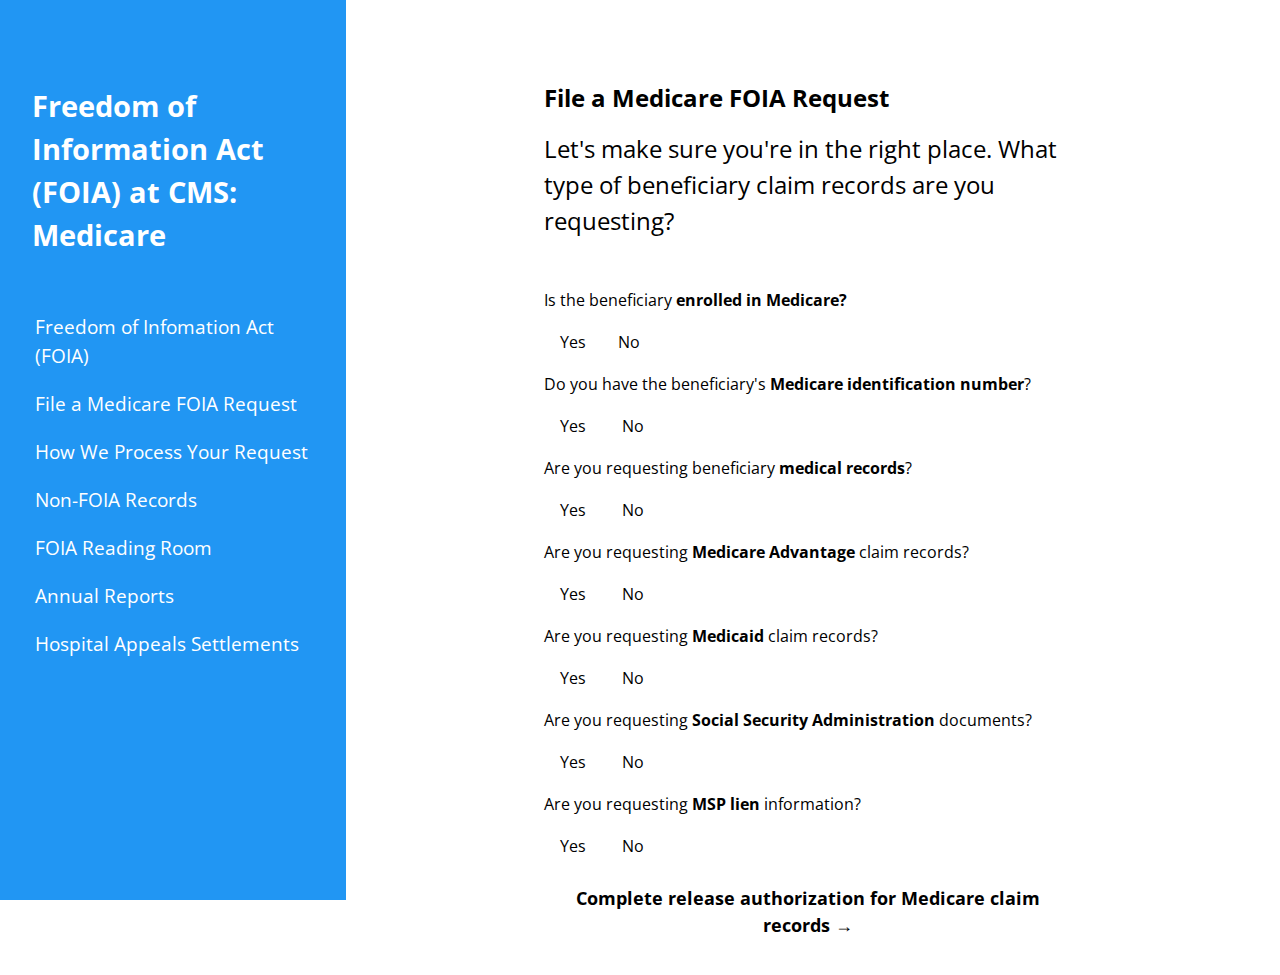
==== commit 2502fcd6: "all tool fields" ====
--- a/index.html
+++ b/index.html
@@ -89,6 +89,19 @@
           retrieve the beneficiary's Medicare identification number</b>. </p>
     </div>
 
+    <h6> Are you requesting beneficiary <b>medical records</b>?</h6>
+    <button id="medBtn" class="w3-btn">Yes</button>
+    <button id="noMedBtn" class="w3-btn">No</button>
+
+    <img id= "medCheck" src="tick.png" class="hidden-image" alt="checkmark: continue.">
+    <img id= "medXmark" src="xmark.png" class="hidden-image" alt="x-mark: see mesage below for futher instructions.">
+
+    <div id= "medBlock" class = "hidden">
+<!--         <h5> <b>Stop.</b></h5> -->
+        <img id= "medStop" src="stop_outline.png" class="w3-image" alt="Stop.">
+        <p>CMS maintains claim information only. <b>Please contact the beneficiary’s providers directly for medical records.</b>.</p>
+    </div>
+
     <h6> Are you requesting <b>Medicare Advantage</b> claim records?</h6>
     <button id="hasAdvantageBtn" class="w3-btn">Yes</button>
     <button id="noAdvantageBtn" class="w3-btn">No</button>
@@ -116,11 +129,12 @@
 <!--         <h5> <b>Stop.</b></h5> -->
         <img id= "medicaidStop" src="stop_outline.png" class="w3-image" alt="Stop.">
         <p>CMS does not maintain Medicaid claims records. <b>Please submit your request
-          directly to the beneficiary's state agency</b>.</p>
-        <a href="https://www.medicaid.gov/state-overviews/index.html" id="medicaid-link">Explore
-           Medicaid in your State</a>
+          directly to the beneficiary's state agency</b>. <a href="https://www.medicaid.gov/state-overviews/index.html" id="medicaid-link">Explore
+             Medicaid in your state</a>.</p>
+
 
     </div>
+
 
     <h6> Are you requesting <b>Social Security Administration</b> documents?</h6>
     <button id="SocialBtn" class="w3-btn">Yes</button>
@@ -133,8 +147,7 @@
 <!--         <h5> <b>Stop.</b></h5> -->
         <img id= "socialStop" src="stop_outline.png" class="w3-image" alt="Stop.">
         <p>CMS does not maintain Social Security Administration documents. <b>Please submit your
-          request directly to the</b>
-           <a href="https://www.ssa.gov/foia/request.html" id="socail-link">Social
+          request directly to the</b> <a href="https://www.ssa.gov/foia/request.html" id="socail-link">Social
              Security Adminstration</a>.</p>
     </div>
 
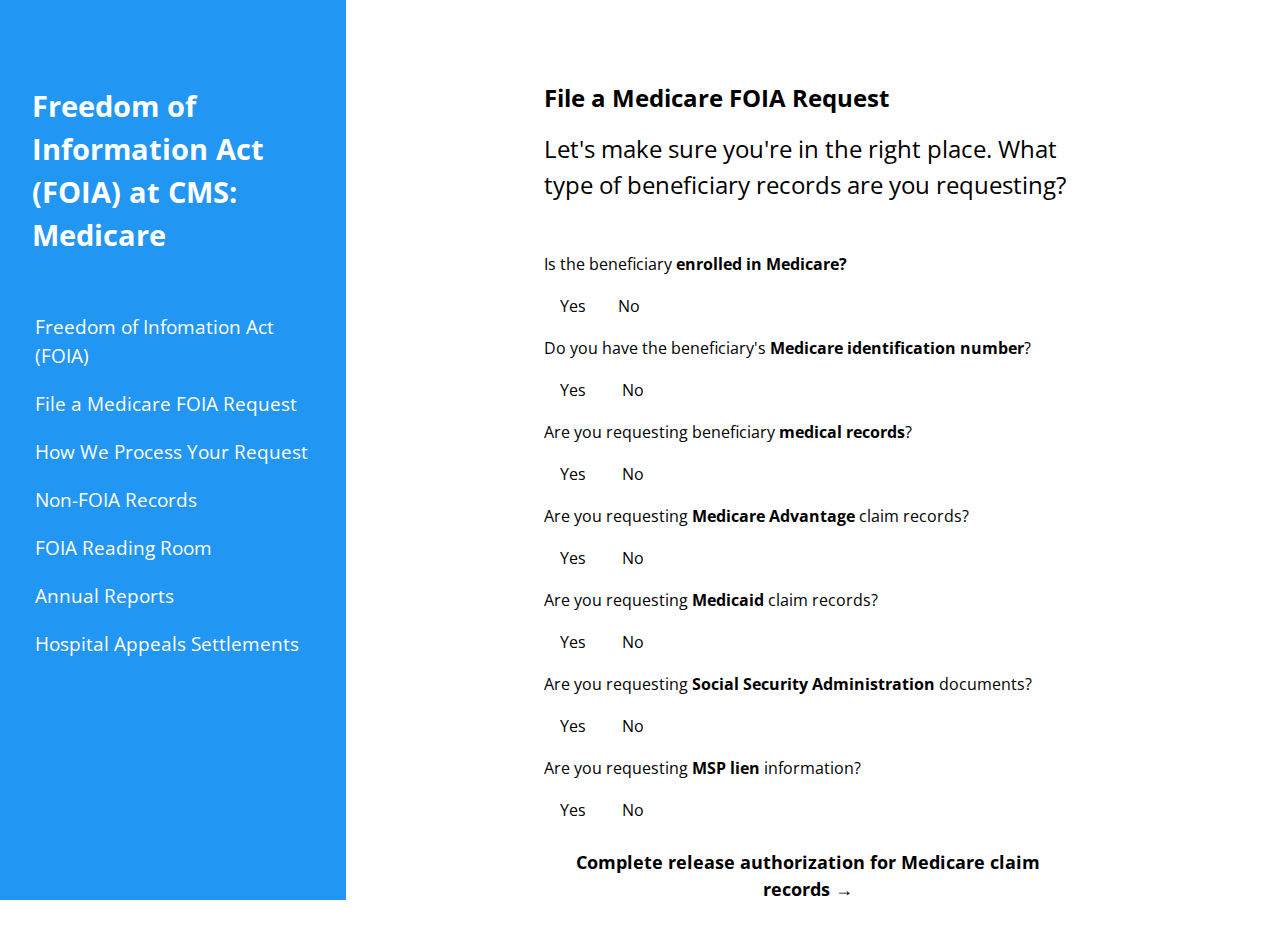
==== commit b5e01626: "repo cleanup" ====
--- a/index.html
+++ b/index.html
@@ -51,8 +51,7 @@
     <!-- Header -->
   <div><h3><b>File a Medicare FOIA Request</b></h3></div>
 
-      <h3> Let's make sure you're in the right place. What type of beneficiary
-        claim records are you requesting? </h3>
+      <h3> Let's make sure you're in the right place. What type of beneficiary records are you requesting? </h3>
    <br>
       <h6> Is the beneficiary <b>enrolled in Medicare? </b></h6>
    <button id="hasCardBtn" class="w3-btn">Yes</button><button id="noCardBtn" class="w3-btn">No</button>
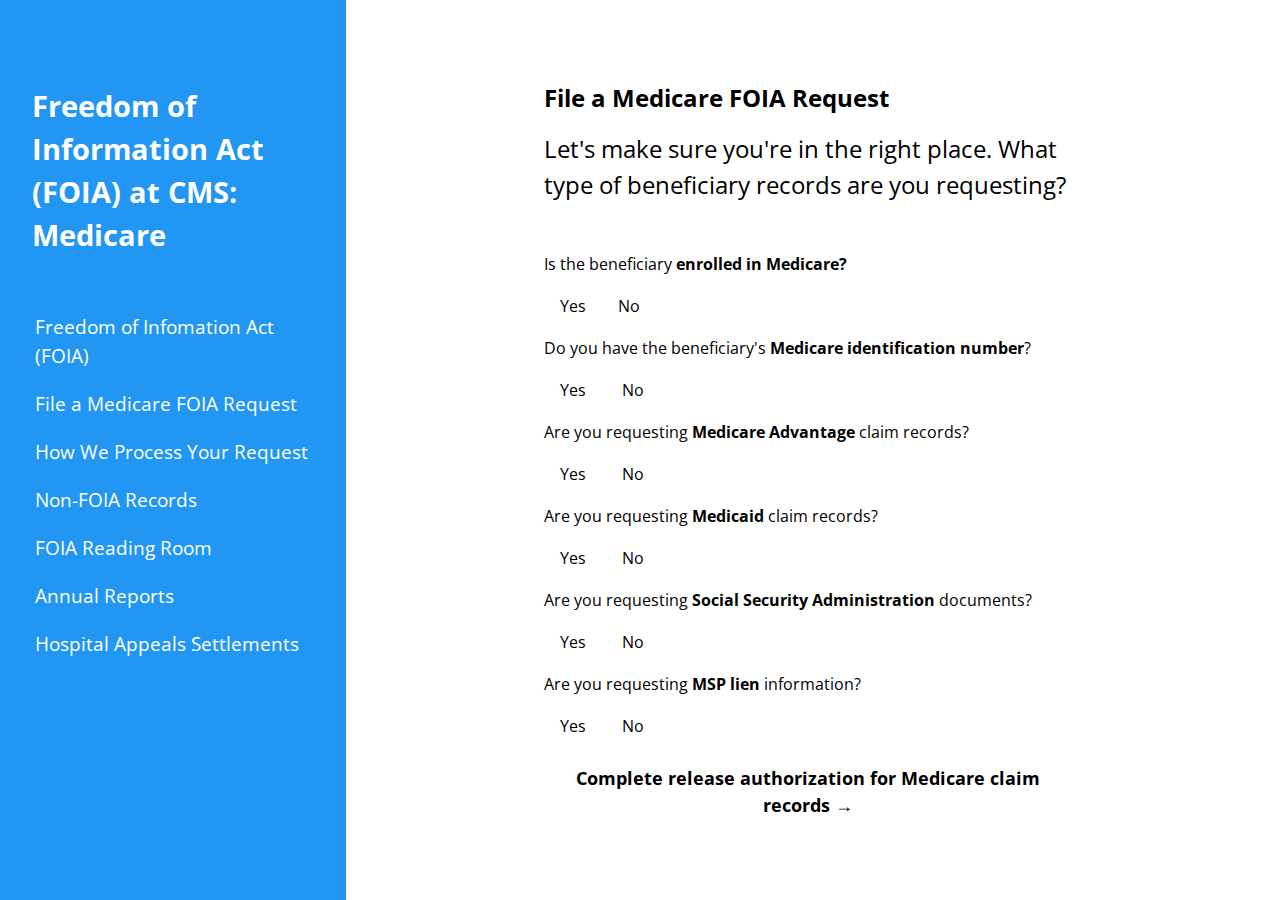
==== commit a3f3f893: "PO changes + cleanup" ====
--- a/index.html
+++ b/index.html
@@ -57,13 +57,13 @@
    <button id="hasCardBtn" class="w3-btn">Yes</button><button id="noCardBtn" class="w3-btn">No</button>
 
       <!-- indicators from flaticon.com -->
-    <img id= "checkGreen" src="tick.png" class="hidden-image" alt="checkmark: continue."/>
-    <img id= "EnrolledXmark" src="xmark.png" class="hidden-image" alt="x-mark: see mesage below for futher instructions.">
+    <img id= "checkGreen" src="images/tick.png" class="hidden-image" alt="checkmark: continue."/>
+    <img id= "EnrolledXmark" src="images/xmark.png" class="hidden-image" alt="x-mark: see mesage below for futher instructions.">
 
 
       <div id="noCard" class = "hidden">
   <!--         <h5> <b>Stop</b></h5> -->
-          <img id= "enrolledStop" src="stop_outline.png" class="w3-image" alt="Stop.">
+          <img id= "enrolledStop" src="images/stop_outline.png" class="w3-image" alt="Stop.">
           <p>If the beneficiary is not enrolled in Medicare, records are not maintained
             by CMS. <b>Please contact the beneficiary's insurer</b>.</p>
       </div>
@@ -75,42 +75,41 @@
 
 <!-- clip art from https://publicdomainvectors.org/en/free-clipart/Check-mark/59514.html-->
 <!--     <div id= "IDcheck" class ="hidden"> -->
-    <img id= "IDcheckGreen" src="tick.png" class="hidden-image" alt="checkmark: continue.">
-    <img id= "IDXmark" src="xmark.png" class="hidden-image" alt="x-mark: see mesage below for futher instructions.">
+    <img id= "IDcheckGreen" src="images/tick.png" class="hidden-image" alt="checkmark: continue.">
+    <img id= "IDXmark" src="images/xmark.png" class="hidden-image" alt="x-mark: see mesage below for futher instructions.">
 <!--     </div> -->
 
 
     <div id="noID" class = "hidden">
 <!--         <h5> <b>Stop</b></h5> -->
-        <img id= "IDstop" src="stop_outline.png" class="w3-image" alt="Stop.">
+        <img id= "IDstop" src="images/stop_outline.png" class="w3-image" alt="Stop.">
 <!--         <img id= "IDstop" src="stop_double_outline.png" class='w3-image'> -->
         <p>You will need the beneficiary's Medicare ID number to continue. <b>Please
           retrieve the beneficiary's Medicare identification number</b>. </p>
     </div>
 
-    <h6> Are you requesting beneficiary <b>medical records</b>?</h6>
+<!--     <h6> Are you requesting beneficiary <b>medical claim records</b>?</h6>
     <button id="medBtn" class="w3-btn">Yes</button>
     <button id="noMedBtn" class="w3-btn">No</button>
 
-    <img id= "medCheck" src="tick.png" class="hidden-image" alt="checkmark: continue.">
-    <img id= "medXmark" src="xmark.png" class="hidden-image" alt="x-mark: see mesage below for futher instructions.">
+    <img id= "medCheck" src="images/tick.png" class="hidden-image" alt="checkmark: continue.">
+    <img id= "medXmark" src="images/xmark.png" class="hidden-image" alt="x-mark: see mesage below for futher instructions."> -->
 
-    <div id= "medBlock" class = "hidden">
-<!--         <h5> <b>Stop.</b></h5> -->
-        <img id= "medStop" src="stop_outline.png" class="w3-image" alt="Stop.">
-        <p>CMS maintains claim information only. <b>Please contact the beneficiary’s providers directly for medical records.</b>.</p>
-    </div>
+<!--     <div id= "medBlock" class = "hidden">
+        <img id= "medStop" src="images/stop_outline.png" class="w3-image" alt="Stop.">
+        <p>CMS maintains Medicare insurance claim information only. <b>Please contact the beneficiary’s providers directly for medical records</b>.</p>
+    </div> -->
 
     <h6> Are you requesting <b>Medicare Advantage</b> claim records?</h6>
     <button id="hasAdvantageBtn" class="w3-btn">Yes</button>
     <button id="noAdvantageBtn" class="w3-btn">No</button>
 
-    <img id= "medAdvCheck" src="tick.png" class="hidden-image" alt="checkmark: continue.">
-    <img id= "medAdvXmark" src="xmark.png" class="hidden-image" alt="x-mark: see mesage below for futher instructions.">
+    <img id= "medAdvCheck" src="images/tick.png" class="hidden-image" alt="checkmark: continue.">
+    <img id= "medAdvXmark" src="images/xmark.png" class="hidden-image" alt="x-mark: see mesage below for futher instructions.">
 
     <div id= "hasAdvantage" class = "hidden">
 <!--         <h5> <b>Stop.</b></h5> -->
-        <img id= "medAdvStop" src="stop_outline.png" class="w3-image" alt="Stop.">
+        <img id= "medAdvStop" src="images/stop_outline.png" class="w3-image" alt="Stop.">
         <p>CMS does not maintain Medicare Advantage claims records.
         <b>Please submit your request directly to the beneficiary's specic private
           insurance company (e.g. HMO, PPO, etc.)</b>.</p>
@@ -121,12 +120,12 @@
     <button id="hasMedicaidBtn" class="w3-btn">Yes</button>
     <button id="noMedicaidBtn" class="w3-btn">No</button>
 
-    <img id= "medicaidCheck" src="tick.png" class="hidden-image" alt="checkmark: continue.">
-    <img id= "medicaidXmark" src="xmark.png" class="hidden-image" alt="x-mark: see mesage below for futher instructions.">
+    <img id= "medicaidCheck" src="images/tick.png" class="hidden-image" alt="checkmark: continue.">
+    <img id= "medicaidXmark" src="images/xmark.png" class="hidden-image" alt="x-mark: see mesage below for futher instructions.">
 
     <div id= "hasMedicaid" class = "hidden">
 <!--         <h5> <b>Stop.</b></h5> -->
-        <img id= "medicaidStop" src="stop_outline.png" class="w3-image" alt="Stop.">
+        <img id= "medicaidStop" src="images/stop_outline.png" class="w3-image" alt="Stop.">
         <p>CMS does not maintain Medicaid claims records. <b>Please submit your request
           directly to the beneficiary's state agency</b>. <a href="https://www.medicaid.gov/state-overviews/index.html" id="medicaid-link">Explore
              Medicaid in your state</a>.</p>
@@ -139,12 +138,12 @@
     <button id="SocialBtn" class="w3-btn">Yes</button>
     <button id="noSocialBtn" class="w3-btn">No</button>
 
-    <img id= "socialCheck" src="tick.png" class="hidden-image" alt="checkmark: continue.">
-    <img id= "socialXmark" src="xmark.png" class="hidden-image" alt="x-mark: see mesage below for futher instructions.">
+    <img id= "socialCheck" src="images/tick.png" class="hidden-image" alt="checkmark: continue.">
+    <img id= "socialXmark" src="images/xmark.png" class="hidden-image" alt="x-mark: see mesage below for futher instructions.">
 
     <div id= "socialBlock" class = "hidden">
 <!--         <h5> <b>Stop.</b></h5> -->
-        <img id= "socialStop" src="stop_outline.png" class="w3-image" alt="Stop.">
+        <img id= "socialStop" src="images/stop_outline.png" class="w3-image" alt="Stop.">
         <p>CMS does not maintain Social Security Administration documents. <b>Please submit your
           request directly to the</b> <a href="https://www.ssa.gov/foia/request.html" id="socail-link">Social
              Security Adminstration</a>.</p>
@@ -154,12 +153,12 @@
     <button id="mspBtn" class="w3-btn">Yes</button>
     <button id="noMSPBtn" class="w3-btn">No</button>
 
-    <img id= "mspCheck" src="tick.png" class="hidden-image" alt="checkmark: continue.">
-    <img id= "mspXmark" src="xmark.png" class="hidden-image" alt="x-mark: see mesage below for futher instructions.">
+    <img id= "mspCheck" src="images/tick.png" class="hidden-image" alt="checkmark: continue.">
+    <img id= "mspXmark" src="images/xmark.png" class="hidden-image" alt="x-mark: see mesage below for futher instructions.">
 
     <div id= "mspBlock" class = "hidden">
 <!--         <h5> <b>Stop.</b></h5> -->
-        <img id= "mspStop" src="stop_outline.png" class="w3-image" alt="Stop.">
+        <img id= "mspStop" src="images/stop_outline.png" class="w3-image" alt="Stop.">
         <p>CMS does not maintain MSP documentation.</p>
         <p><b>Please contact the</b> <a href="https://www.cms.gov/Medicare/Coordination-of-Benefits-and-Recovery/Coordination-of-Benefits-and-Recovery-Overview/Contacts/Contacts-page.html" id="mspLink">Benefits
           Coordination and Recover Center (BCRC)</a> <b>directly</b>.</p>
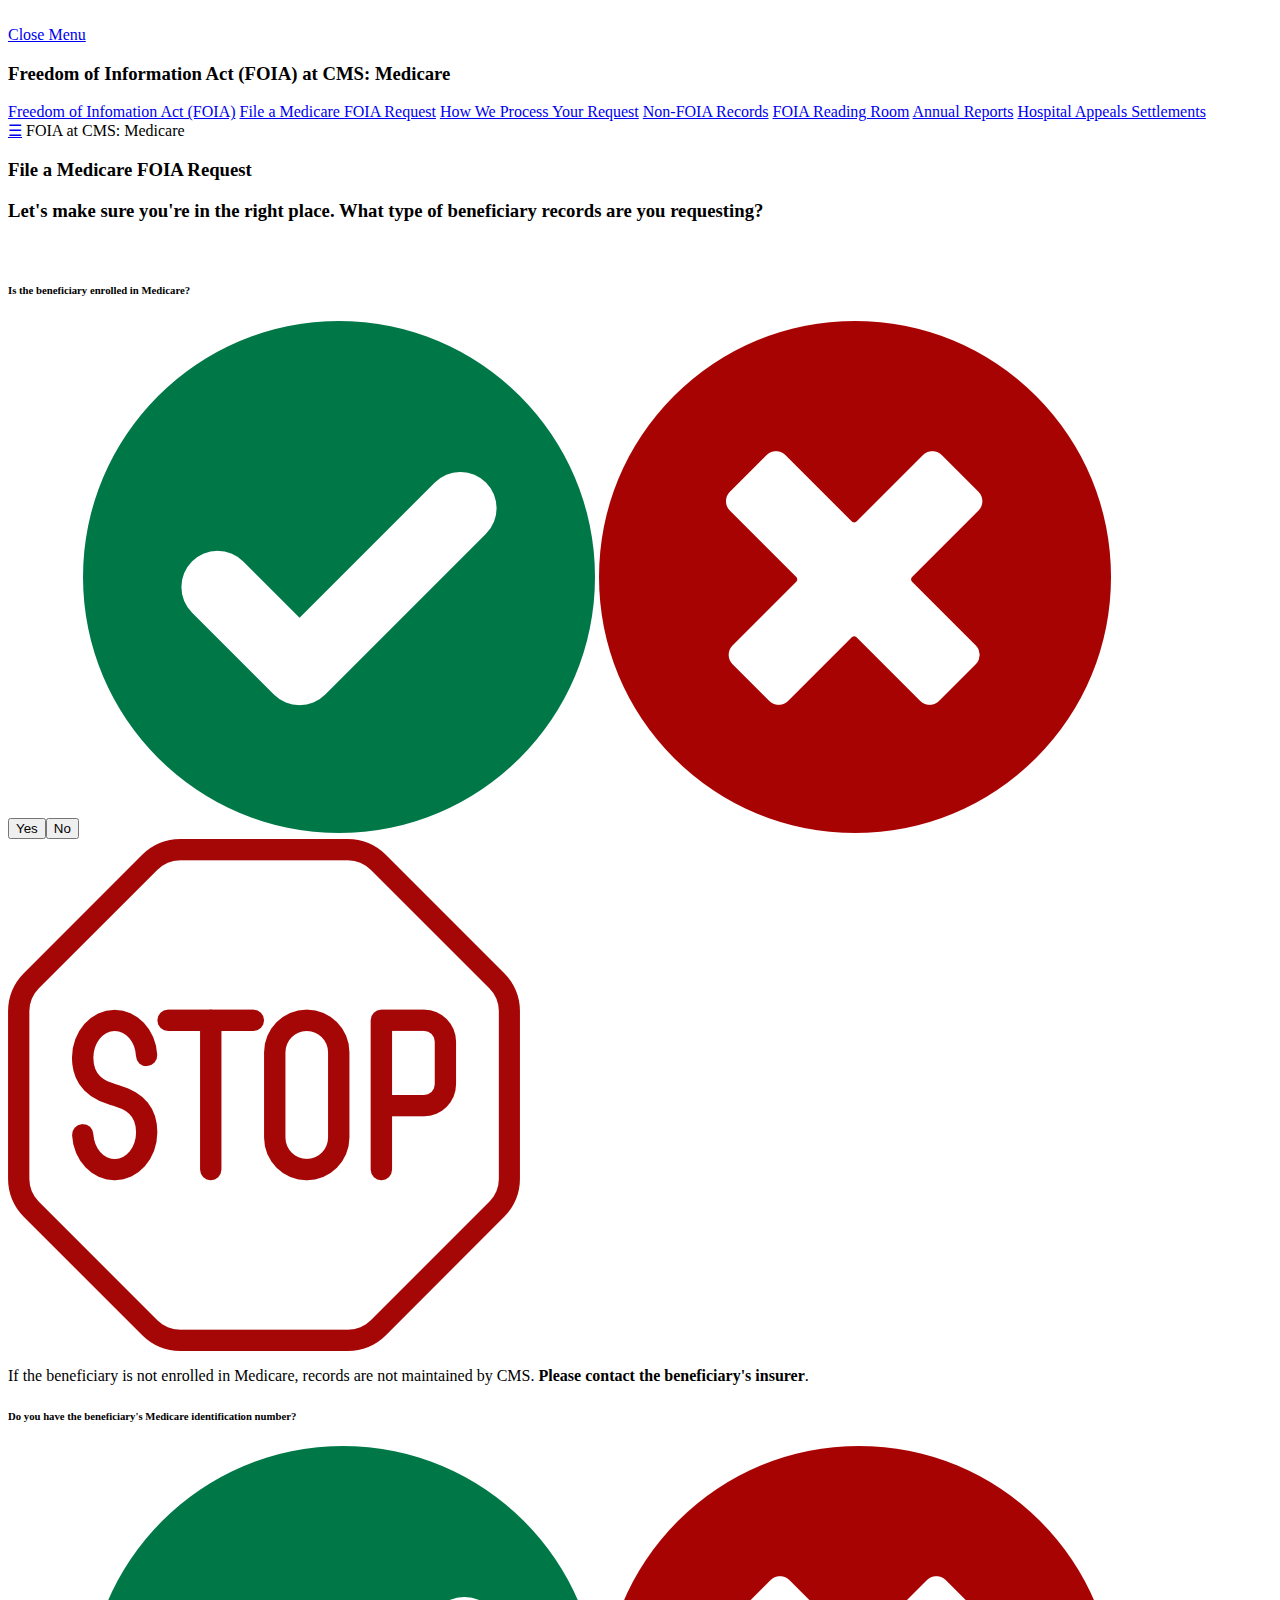
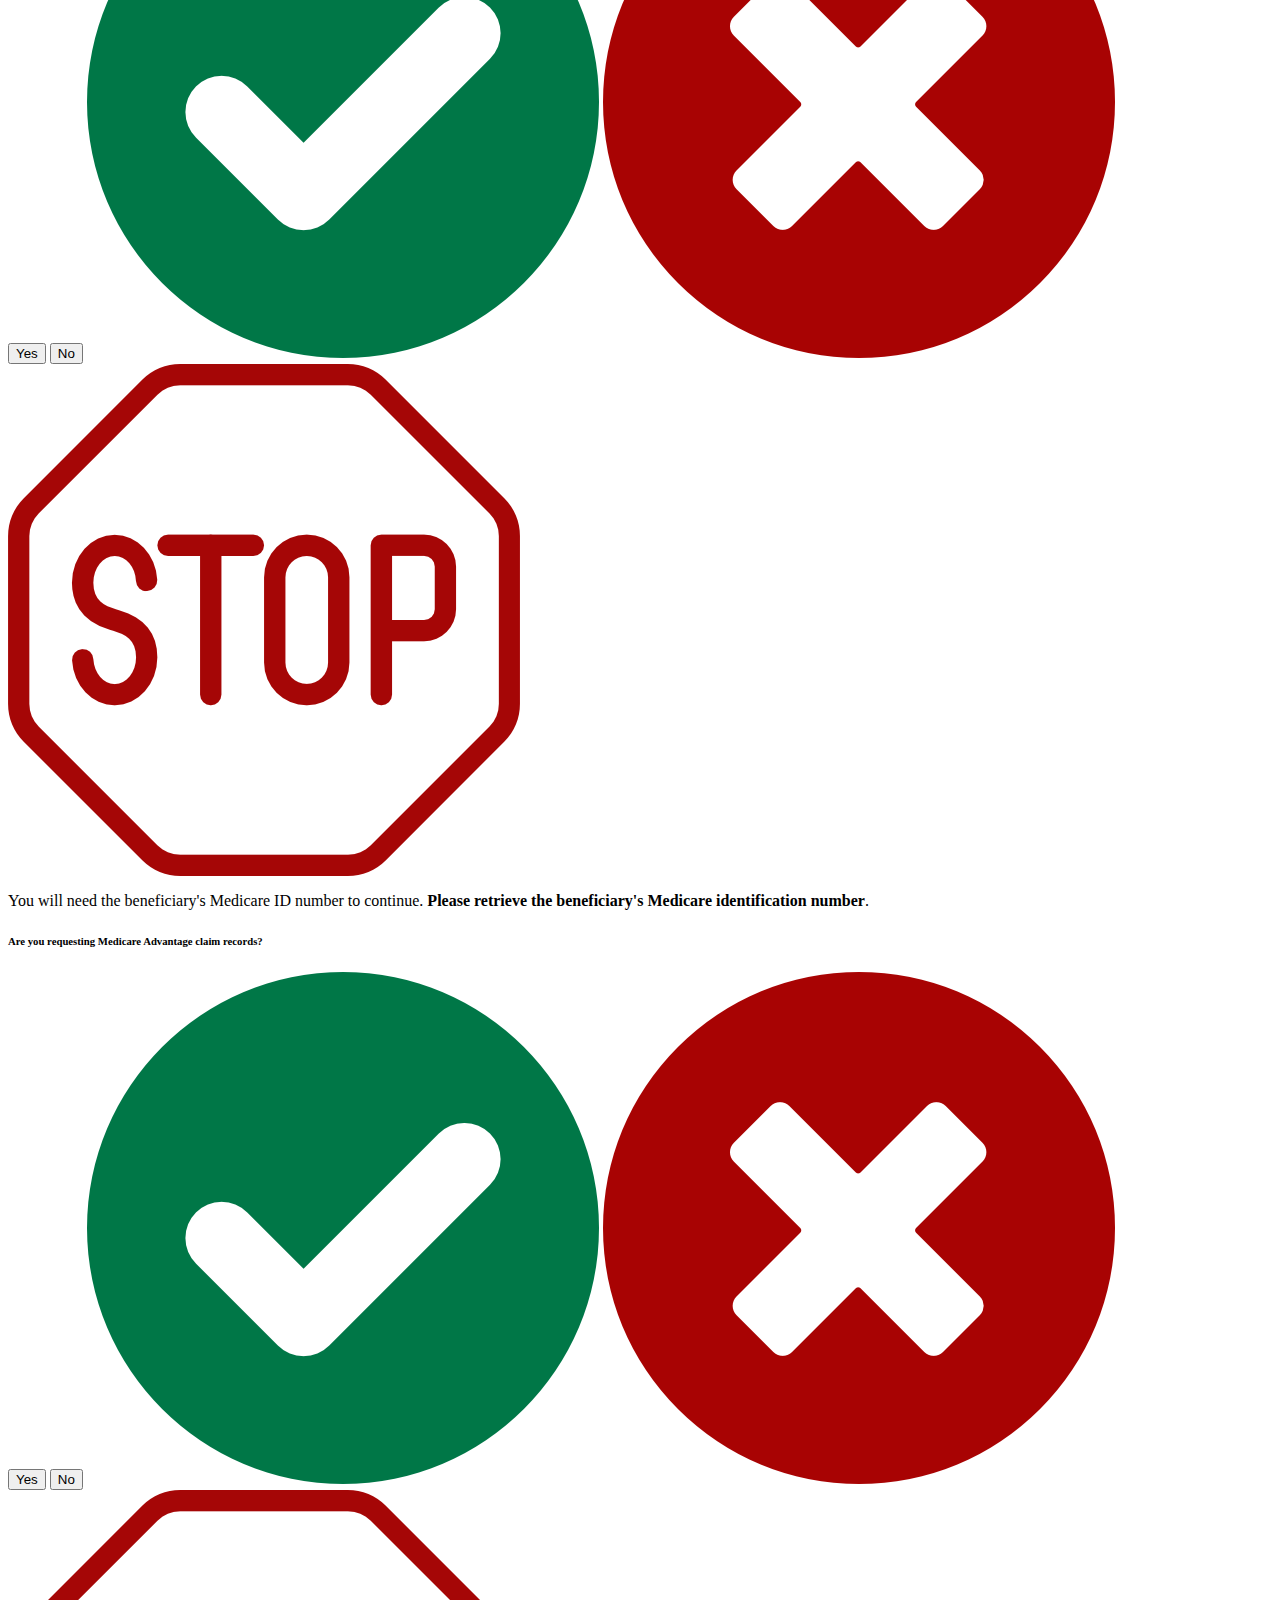
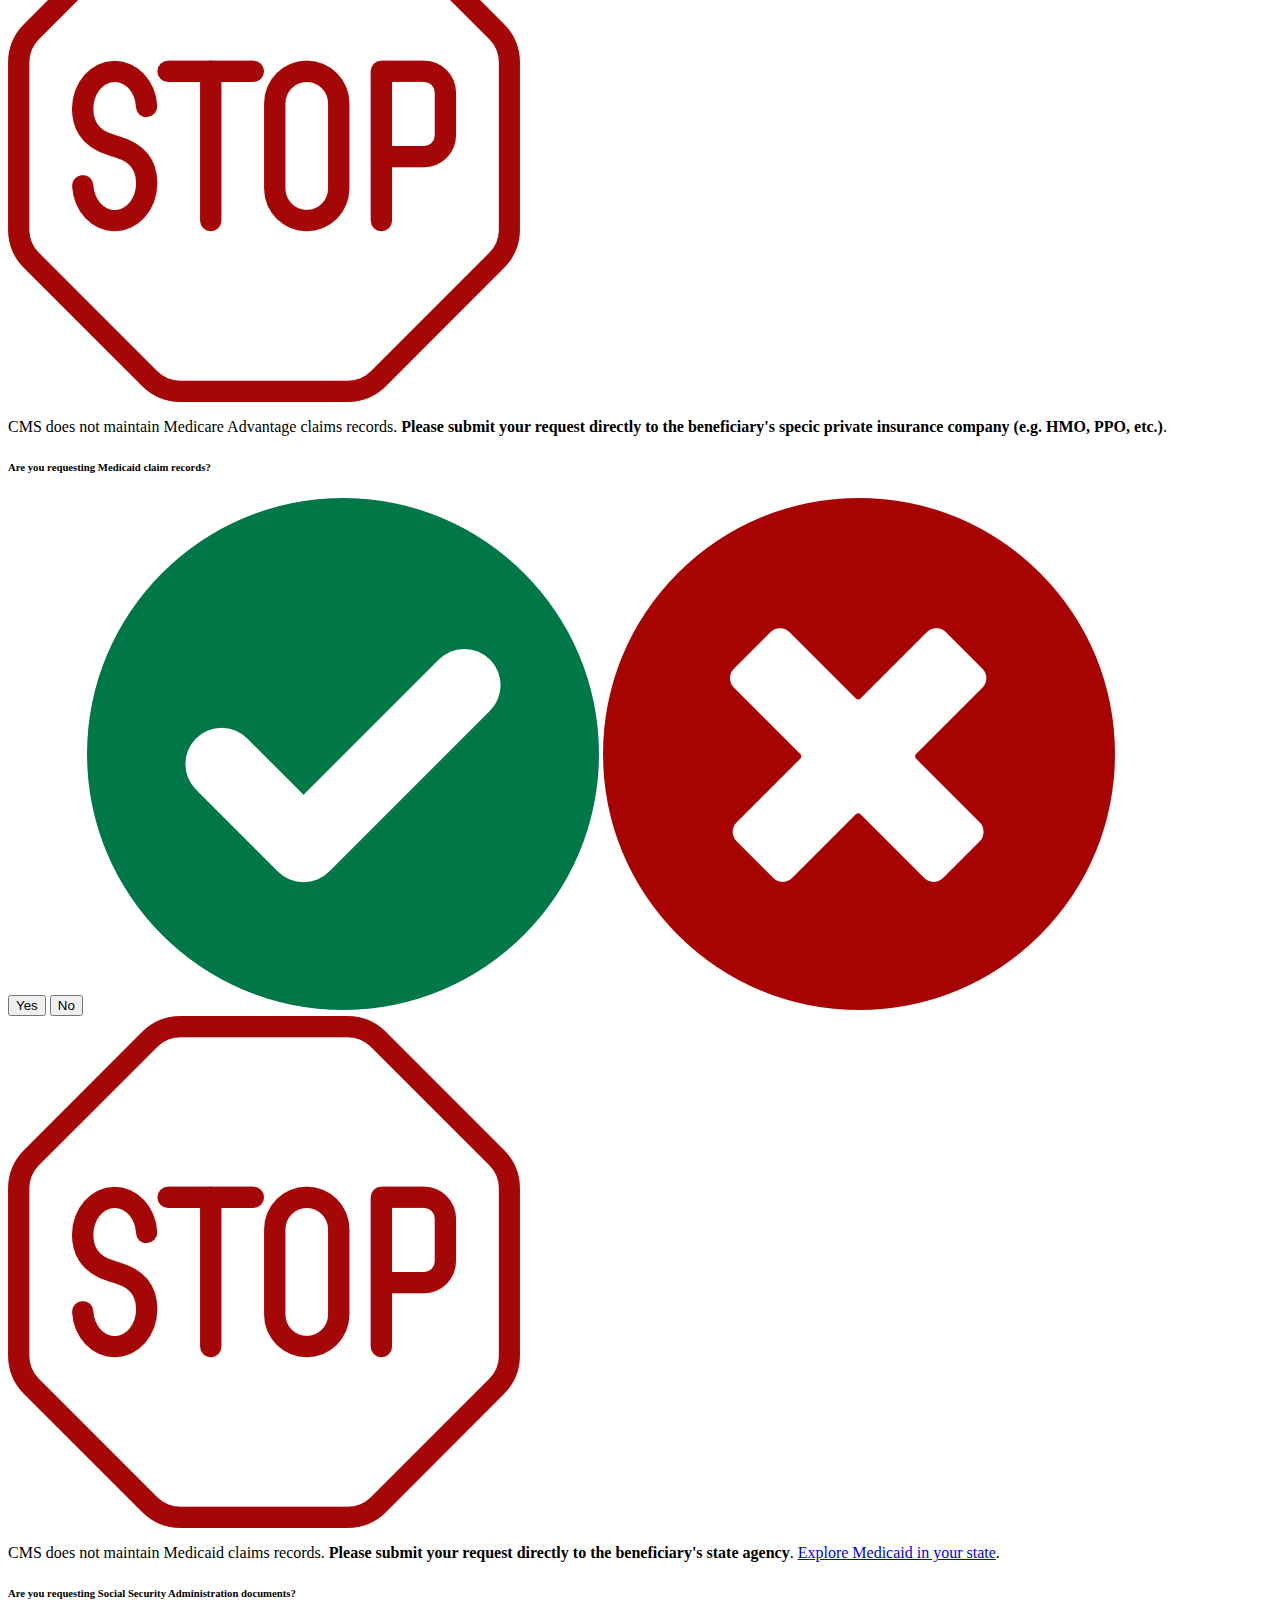
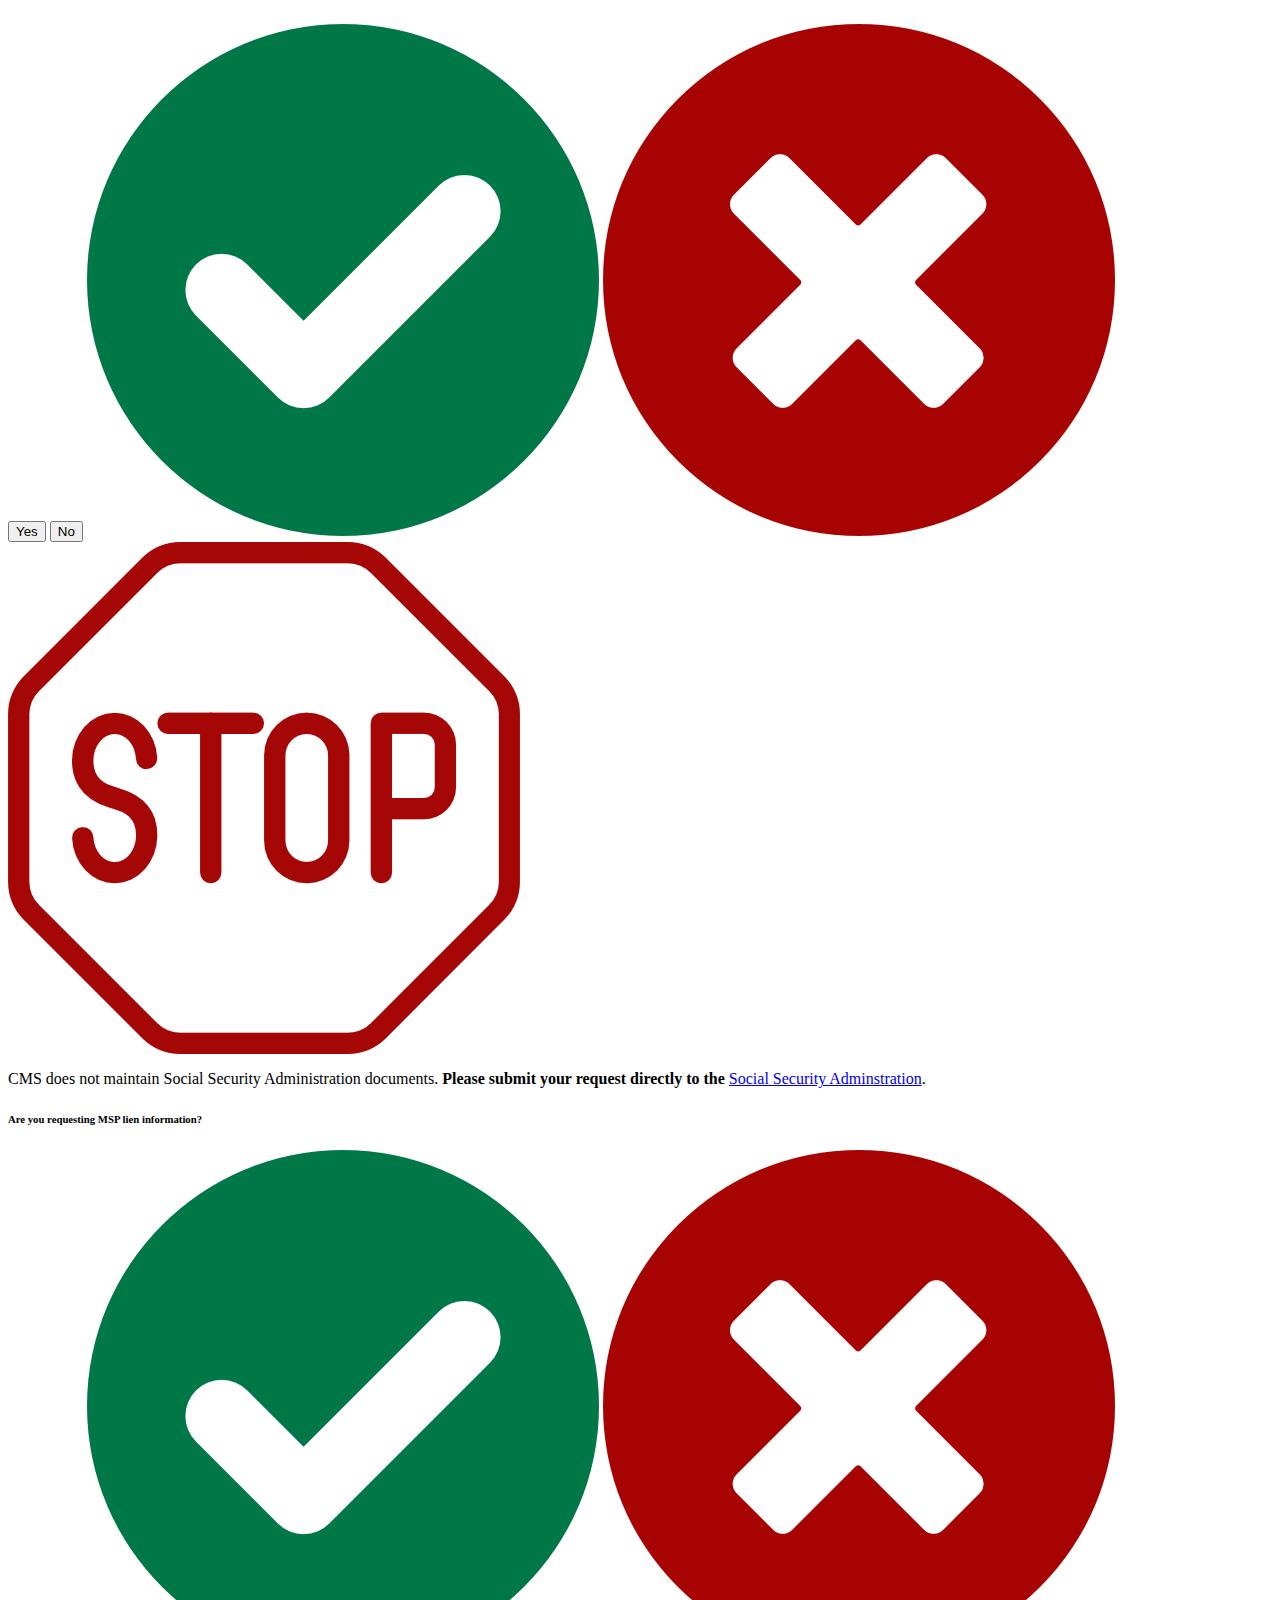
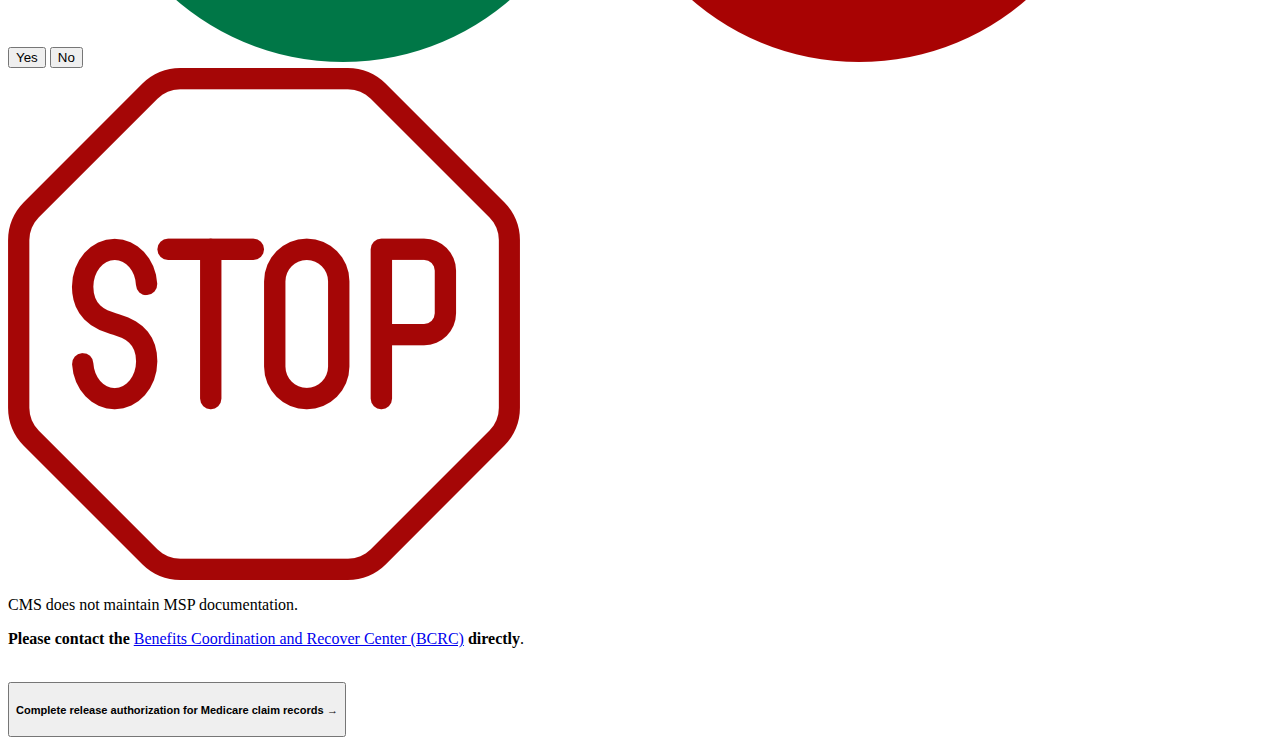
==== commit 11c6db08: "stylesheet update" ====
--- a/index.html
+++ b/index.html
@@ -6,7 +6,7 @@
   <title>File a Meidcare FOIA request</title>
   <meta charset="utf-8">
   <meta name="viewport" content="width=device-width, initial-scale=1">
-  <link rel= "stylesheet" href="test2.css">
+  <link rel= "stylesheet" href="stylesheet.css">
   <link href="https://fonts.googleapis.com/css?family=Open+Sans:400,700" rel="stylesheet">
   <script src="https://code.jquery.com/jquery-1.10.2.js"></script>
   <script src="FoiaScript2.js"></script>
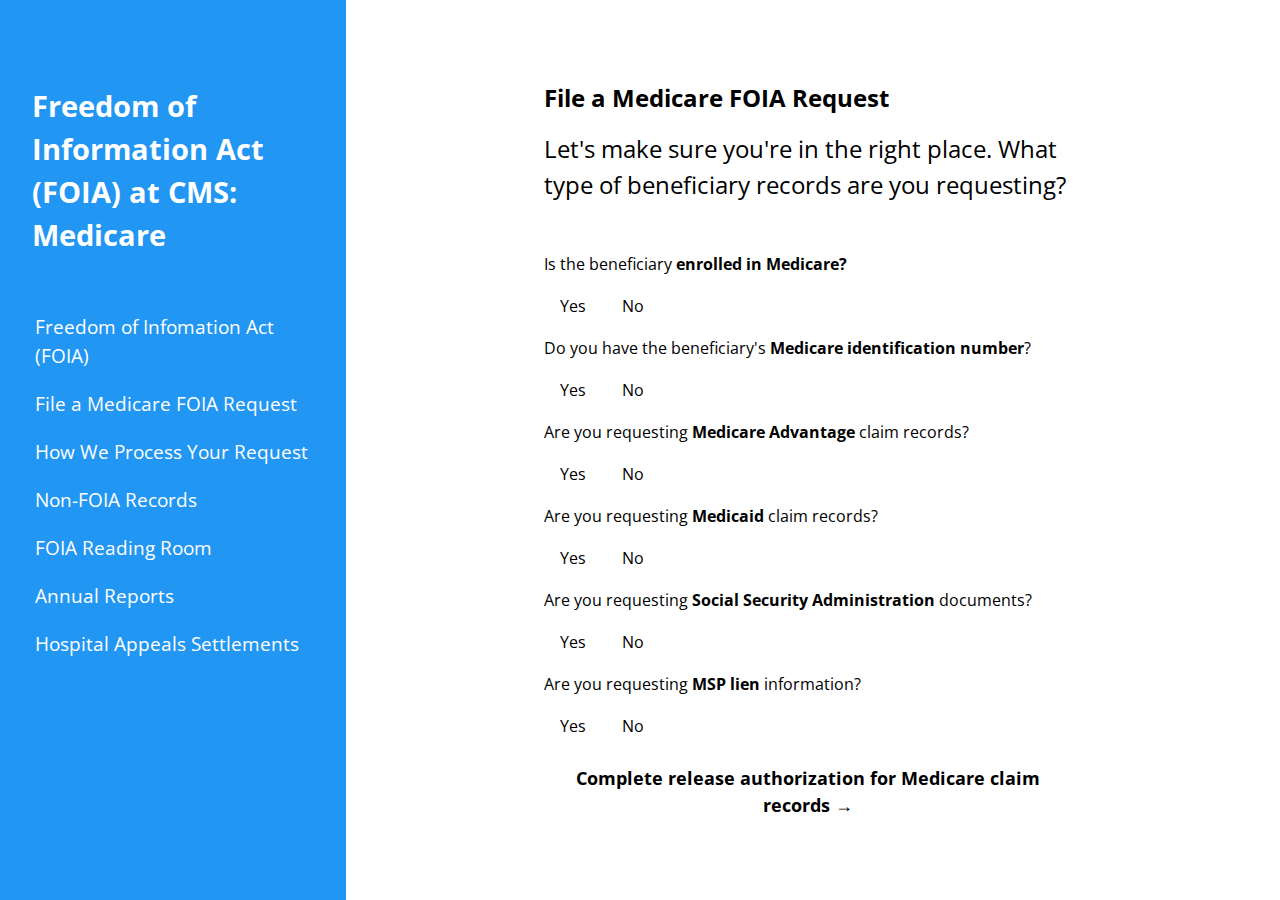
==== commit 0c81fae0: "move checks" ====
--- a/index.html
+++ b/index.html
@@ -42,122 +42,113 @@
 <!-- !PAGE CONTENT! -->
 <div class="w3-main">
   <!-- Header -->
-  <!-- <div class="w3-container" >
-    <h2 class="w3-large center-div"><b>File a Medicare FOIA Request</b></h2>
-  </div> -->
 
    <!-- page 1: What type of medicare beneficiary claims are you requesting? -->
   <div id="showcase" class = "center-div">
+    
     <!-- Header -->
   <div><h3><b>File a Medicare FOIA Request</b></h3></div>
 
       <h3> Let's make sure you're in the right place. What type of beneficiary records are you requesting? </h3>
    <br>
-      <h6> Is the beneficiary <b>enrolled in Medicare? </b></h6>
-   <button id="hasCardBtn" class="w3-btn">Yes</button><button id="noCardBtn" class="w3-btn">No</button>
+      <h6> Is the beneficiary <b>enrolled in Medicare?</b>
+      <img id= "checkGreen" src="images/tick.png" class="hidden-image" alt="checkmark: continue."/>
+      <img id= "EnrolledXmark" src="images/xmark.png" class="hidden-image" alt="x-mark: see mesage below for futher instructions.">
+      </h6>
 
-      <!-- indicators from flaticon.com -->
-    <img id= "checkGreen" src="images/tick.png" class="hidden-image" alt="checkmark: continue."/>
-    <img id= "EnrolledXmark" src="images/xmark.png" class="hidden-image" alt="x-mark: see mesage below for futher instructions.">
+    <!-- indicators from flaticon.com -->
+
+    <button id="hasCardBtn" class="w3-btn">Yes</button>
+    <button id="noCardBtn" class="w3-btn">No</button>
 
 
       <div id="noCard" class = "hidden">
-  <!--         <h5> <b>Stop</b></h5> -->
+
           <img id= "enrolledStop" src="images/stop_outline.png" class="w3-image" alt="Stop.">
           <p>If the beneficiary is not enrolled in Medicare, records are not maintained
             by CMS. <b>Please contact the beneficiary's insurer</b>.</p>
       </div>
 
 
-    <h6> Do you have the beneficiary's <b>Medicare identification number</b>?</h6>
+    <h6> Do you have the beneficiary's <b>Medicare identification number</b>?
+    <img id= "IDcheckGreen" src="images/tick.png" class="hidden-image" alt="checkmark: continue.">
+    <img id= "IDXmark" src="images/xmark.png" class="hidden-image" alt="x-mark: see mesage below for futher instructions.">
+    </h6>
+
     <button id="hasIDBtn" class="w3-btn">Yes</button>
     <button id="noIDBtn" class="w3-btn">No</button>
 
-<!-- clip art from https://publicdomainvectors.org/en/free-clipart/Check-mark/59514.html-->
-<!--     <div id= "IDcheck" class ="hidden"> -->
-    <img id= "IDcheckGreen" src="images/tick.png" class="hidden-image" alt="checkmark: continue.">
-    <img id= "IDXmark" src="images/xmark.png" class="hidden-image" alt="x-mark: see mesage below for futher instructions.">
-<!--     </div> -->
-
 
     <div id="noID" class = "hidden">
-<!--         <h5> <b>Stop</b></h5> -->
+
         <img id= "IDstop" src="images/stop_outline.png" class="w3-image" alt="Stop.">
-<!--         <img id= "IDstop" src="stop_double_outline.png" class='w3-image'> -->
+
         <p>You will need the beneficiary's Medicare ID number to continue. <b>Please
           retrieve the beneficiary's Medicare identification number</b>. </p>
     </div>
 
-<!--     <h6> Are you requesting beneficiary <b>medical claim records</b>?</h6>
-    <button id="medBtn" class="w3-btn">Yes</button>
-    <button id="noMedBtn" class="w3-btn">No</button>
 
-    <img id= "medCheck" src="images/tick.png" class="hidden-image" alt="checkmark: continue.">
-    <img id= "medXmark" src="images/xmark.png" class="hidden-image" alt="x-mark: see mesage below for futher instructions."> -->
-
-<!--     <div id= "medBlock" class = "hidden">
-        <img id= "medStop" src="images/stop_outline.png" class="w3-image" alt="Stop.">
-        <p>CMS maintains Medicare insurance claim information only. <b>Please contact the beneficiary’s providers directly for medical records</b>.</p>
-    </div> -->
-
-    <h6> Are you requesting <b>Medicare Advantage</b> claim records?</h6>
+    <h6> Are you requesting <b>Medicare Advantage</b> claim records?
+    <img id= "medAdvCheck" src="images/tick.png" class="hidden-image" alt="checkmark: continue.">
+    <img id= "medAdvXmark" src="images/xmark.png" class="hidden-image" alt="x-mark: see mesage below for futher instructions.">
+    </h6>
     <button id="hasAdvantageBtn" class="w3-btn">Yes</button>
     <button id="noAdvantageBtn" class="w3-btn">No</button>
 
-    <img id= "medAdvCheck" src="images/tick.png" class="hidden-image" alt="checkmark: continue.">
-    <img id= "medAdvXmark" src="images/xmark.png" class="hidden-image" alt="x-mark: see mesage below for futher instructions.">
 
     <div id= "hasAdvantage" class = "hidden">
-<!--         <h5> <b>Stop.</b></h5> -->
+
         <img id= "medAdvStop" src="images/stop_outline.png" class="w3-image" alt="Stop.">
         <p>CMS does not maintain Medicare Advantage claims records.
         <b>Please submit your request directly to the beneficiary's specic private
           insurance company (e.g. HMO, PPO, etc.)</b>.</p>
     </div>
-<!--     <div id = "dest1" class ="hidden"></div> -->
 
-    <h6> Are you requesting <b>Medicaid</b> claim records?</h6>
+
+    <h6> Are you requesting <b>Medicaid</b> claim records?
+    <img id= "medicaidCheck" src="images/tick.png" class="hidden-image" alt="checkmark: continue.">
+    <img id= "medicaidXmark" src="images/xmark.png" class="hidden-image" alt="x-mark: see mesage below for futher instructions.">
+    </h6>
     <button id="hasMedicaidBtn" class="w3-btn">Yes</button>
     <button id="noMedicaidBtn" class="w3-btn">No</button>
 
-    <img id= "medicaidCheck" src="images/tick.png" class="hidden-image" alt="checkmark: continue.">
-    <img id= "medicaidXmark" src="images/xmark.png" class="hidden-image" alt="x-mark: see mesage below for futher instructions.">
 
     <div id= "hasMedicaid" class = "hidden">
-<!--         <h5> <b>Stop.</b></h5> -->
+
         <img id= "medicaidStop" src="images/stop_outline.png" class="w3-image" alt="Stop.">
         <p>CMS does not maintain Medicaid claims records. <b>Please submit your request
           directly to the beneficiary's state agency</b>. <a href="https://www.medicaid.gov/state-overviews/index.html" id="medicaid-link">Explore
              Medicaid in your state</a>.</p>
-
-
     </div>
 
 
-    <h6> Are you requesting <b>Social Security Administration</b> documents?</h6>
+    <h6> Are you requesting <b>Social Security Administration</b> documents?
+    <img id= "socialCheck" src="images/tick.png" class="hidden-image" alt="checkmark: continue.">
+    <img id= "socialXmark" src="images/xmark.png" class="hidden-image" alt="x-mark: see mesage below for futher instructions.">
+    </h6>
     <button id="SocialBtn" class="w3-btn">Yes</button>
     <button id="noSocialBtn" class="w3-btn">No</button>
 
-    <img id= "socialCheck" src="images/tick.png" class="hidden-image" alt="checkmark: continue.">
-    <img id= "socialXmark" src="images/xmark.png" class="hidden-image" alt="x-mark: see mesage below for futher instructions.">
+
 
     <div id= "socialBlock" class = "hidden">
-<!--         <h5> <b>Stop.</b></h5> -->
+
         <img id= "socialStop" src="images/stop_outline.png" class="w3-image" alt="Stop.">
         <p>CMS does not maintain Social Security Administration documents. <b>Please submit your
-          request directly to the</b> <a href="https://www.ssa.gov/foia/request.html" id="socail-link">Social
-             Security Adminstration</a>.</p>
+          request directly to the</b> <a href="https://www.ssa.gov/foia/request.html" id="socail-link">Social Security Adminstration</a>.</p>
     </div>
 
-    <h6> Are you requesting <b>MSP lien</b> information?</h6>
+    <h6> Are you requesting <b>MSP lien</b> information?
+    <img id= "mspCheck" src="images/tick.png" class="hidden-image" alt="checkmark: continue.">
+    <img id= "mspXmark" src="images/xmark.png" class="hidden-image" alt="x-mark: see mesage below for futher instructions.">
+    </h6>
     <button id="mspBtn" class="w3-btn">Yes</button>
     <button id="noMSPBtn" class="w3-btn">No</button>
 
-    <img id= "mspCheck" src="images/tick.png" class="hidden-image" alt="checkmark: continue.">
-    <img id= "mspXmark" src="images/xmark.png" class="hidden-image" alt="x-mark: see mesage below for futher instructions.">
+
 
     <div id= "mspBlock" class = "hidden">
-<!--         <h5> <b>Stop.</b></h5> -->
+
         <img id= "mspStop" src="images/stop_outline.png" class="w3-image" alt="Stop.">
         <p>CMS does not maintain MSP documentation.</p>
         <p><b>Please contact the</b> <a href="https://www.cms.gov/Medicare/Coordination-of-Benefits-and-Recovery/Coordination-of-Benefits-and-Recovery-Overview/Contacts/Contacts-page.html" id="mspLink">Benefits
--- a/stylesheet.css
+++ b/stylesheet.css
@@ -0,0 +1,562 @@
+/* Portions of CSS adapted from W3.CSS 4.10 February 2018 by Jan Egil and Borge Refsnes */
+html{
+  box-sizing:border-box
+}
+
+*,*:before,*:after{
+  box-sizing:inherit;
+  font-family: "Open Sans",sans-serif;
+}
+
+/* centering divs*/
+.center-div
+{
+     margin: 0 auto;
+     width: 60%;
+     min-width: none;
+}
+
+.center-div-large {
+     margin: 0 auto;
+     width: 80%;
+     min-width: none;
+}
+
+#showcase { margin-top:5em; }
+
+#mySidebar {
+  z-index:3;
+  width:18em;
+}
+
+.hover-bold {
+  font-weight: normal;
+  text-decoration: none;
+}
+
+.hover-bold:hover {
+  font-weight: bold;
+  color: #fff!important;
+  background-color: #2196F3!important;
+}
+
+/* Extract from normalize.css by Nicolas Gallagher and Jonathan Neal git.io/normalize */
+html{
+  -ms-text-size-adjust: 100%;
+  -webkit-text-size-adjust: 100%}
+body{
+	margin:0
+}
+
+article,
+aside,
+details,
+figcaption,
+figure,
+footer,
+header,
+main,
+menu,
+nav,
+section,
+summary {
+  display: block;
+}
+
+audio,
+canvas,
+progress,
+video {
+  display: inline-block;
+}
+
+progress {
+  vertical-align: baseline;
+}
+
+audio:not([controls]) {
+  display: none;
+  height: 0;
+}
+
+[hidden],
+template {
+  display: none;
+}
+
+a:active,
+a:hover {
+  outline-width: 0;
+}
+
+abbr[title] {
+  border-bottom: none;
+  text-decoration: underline;
+  text-decoration: underline dotted;
+}
+
+.w3-image {
+  max-width: 100%;
+  height: 2em;
+  display: inline;
+  border-style: none;
+}
+
+.hidden-image {
+  max-width: 100%;
+  height: 2em;
+  display: none;
+  border-style: none;
+}
+
+.w3-large {
+  font-size: 1.5em !important;
+}
+
+.w3-medium {
+  font-size: 1.2em !important;
+  font-weight: bold;
+}
+
+@media (max-width: 62em) {
+  .w3-sidebar.w3-collapse {
+    display: none;
+  }
+
+  .w3-main {
+    margin-left: 0 !important;
+    margin-right: 0 !important;
+
+    /* margin-left:22em;
+    margin-right:2.7em; */
+  }
+}
+
+.sidebar-padding {
+  padding-top: 1em !important;
+  padding-bottom: 1em !important;
+}
+
+.w3-sidebar {
+  height: 100%;
+  width: 12em;
+  background-color: #fff;
+  position: fixed !important;
+  z-index: 1;
+  overflow: auto;
+}
+
+button,input,select,textarea{
+  font:inherit;
+}
+
+select {
+    width: 50%;
+    max-width: 80%;
+    text-align-last: center;
+    margin: 0 0 1em 0;
+}
+
+option {
+  max-width: 40%;
+}
+
+optgroup{font-weight:bold}
+button,input{overflow:visible}
+select{text-transform:capitalize;}
+button,html [type=button],[type=reset],[type=submit]{-webkit-appearance:button}
+button::-moz-focus-inner, [type=button]::-moz-focus-inner, [type=reset]::-moz-focus-inner, [type=submit]::-moz-focus-inner{border-style:none;padding:10px}
+button:-moz-focusring, [type=button]:-moz-focusring, [type=reset]:-moz-focusring, [type=submit]:-moz-focusring{outline:1px dotted ButtonText}
+
+
+
+
+svg:not(:root){overflow:hidden}
+code,kbd,pre,samp{font-family:monospace,monospace;font-size:1em}
+hr{box-sizing:content-box;height:0;overflow:visible}
+/*[type=checkbox],[type=radio]{padding:0}*/
+[type=number]::-webkit-inner-spin-button,[type=number]::-webkit-outer-spin-button{height:auto}
+[type=search]{-webkit-appearance:textfield;outline-offset:-2px}
+[type=search]::-webkit-search-cancel-button,[type=search]::-webkit-search-decoration{-webkit-appearance:none}
+::-webkit-input-placeholder{color:inherit;opacity:0.54}
+::-webkit-file-upload-button{-webkit-appearance:button;font:inherit}
+
+/* End extract */
+
+/* **********************************
+        FORM-SPECIFIC CSS
+********************************** */
+
+
+.form-style-1 {
+  text-align: left;
+
+  /* color: #09508B; */
+  list-style-type: none;
+  border-radius: 1.5em;
+  padding: 1%;
+  font-family: "Open Sans", "Helvetica Neue", "Lucida Sans Unicode", sans-serif;
+}
+
+.section-enclosure {
+  width: 80%;
+}
+
+.field-description {
+  text-align: left;
+  color: #6c6464;
+  font-style: italic;
+  line-height: 1;
+  font-weight: normal;
+  margin: 0.5em 0 0.75em 0;
+  font-size: 1em;
+  display: inline-block;
+  font-family: inherit;
+}
+
+
+fieldset {
+  border-radius: 0.3em;
+  display: inline;
+  margin: 0 0 1em 0;
+  padding: 0 .625em .625em .75em;
+  width: 100%;
+  max-width: none!important;
+}
+
+legend {
+  /* color: #09508B; */
+  font-weight: bold;
+  font-family: "Open Sans", "Helvetica Neue", "Lucida Sans Unicode", sans-serif;
+  text-transform: uppercase;
+}
+
+input {
+  border: 0.2em solid transparent;
+  background-color: #f1f1f1;
+  padding: 0.675em;
+  font-size: 1em;
+  font-family: "Open Sans", sans-serif;
+  margin-bottom: 0.5em;
+  position: relative;
+}
+
+input:invalid {
+  box-shadow: 0 0 0.1em 0.1em red;
+}
+
+input:focus:invalid {
+  outline: none;
+}
+
+.inline-block-label {
+  display: inline-block;
+  line-height: 1.5;
+  font-weight: bold;
+  color:#6c6464;
+  margin: 0 0 0.5em 0;
+  font-family: inherit;
+}
+
+.block-label {
+  display: block;
+  line-height: 1.5;
+  font-weight: bold;
+  color:#6c6464;
+  margin: 0.5em 0 0.5em 0;
+  font-family: inherit;
+}
+
+div.hidden {
+  display: none;
+}
+
+.disclosures {
+  font-weight: bold;
+}
+
+.disclosures-check {
+  font-weight: bold;
+  color: #6c6464;
+  margin: 1em 0 1em 0;
+}
+
+/*.required input {
+   padding-right: 25px;
+   background-image: url(...);
+   background-position: right top;
+}*/
+
+input[type=text] {
+  background-color: #f1f1f1;
+  width: 50%;
+  border-radius: 0.15em;
+}
+
+textarea {
+  background-color: #f1f1f1;
+  width: 80%;
+  border-radius: 0.15em;
+  overflow: auto;
+  border: 0.2em solid transparent;
+  padding: 0.675em;
+  font-size: 1em;
+  font-family: inherit;
+  margin-bottom: 0.5em;
+  position: relative;
+}
+
+textarea:invalid {
+  box-shadow: 0 0 0.1em 0.1em red;
+}
+
+textarea:focus:invalid {
+  outline: none;
+}
+
+input[type="date"] {
+  background-color: #f1f1f1;
+  width: 35%;
+  border-radius: 0.15em;
+  color: #6c6464;
+}
+
+input[type=checkbox] {
+  background-color: #f1f1f1;
+  margin: 0 0.5em 0 0;
+  display: inline-block;
+}
+
+input[type=file] {
+  background-color: #fff;
+  margin-bottom: 0;
+  display: inline-block;
+}
+
+.stacked-radio {
+  display: block;
+}
+
+input[type=submit] {
+  margin: 1em 0 1em 1em;
+  text-transform: capitalize;
+}
+
+label {
+/*    display: inline-block; */
+  line-height: 2;
+  font-weight: bold;
+  color:#6c6464;
+  margin-bottom: 0.5em;
+  font-family:inherit;
+}
+
+input[type=button] {
+  background-color: #6B6464;
+  color: #ffffff;
+  border-radius: 0.3em;
+  display: block;
+  margin: 1em 0 1em 0 ;
+  font-family: inherit;
+  font-size: 0.8em;
+}
+
+.autocomplete {
+  /*the container must be positioned relative:*/
+  position: relative;
+  display: inline-block;
+}
+
+.autocomplete-items {
+  position: absolute;
+  border: 0.1em solid #d4d4d4;
+  border-bottom: none;
+  border-top: none;
+  z-index: 99;
+
+ /* position the autocomplete items to be the same width as the container: */
+  top: 100%;
+  left: 0;
+  right: 0;
+}
+
+.autocomplete-items div {
+  padding: 1em;
+  cursor: pointer;
+  background-color: #fff;
+  border-bottom: 0.1em solid #d4d4d4;
+}
+.autocomplete-items div:hover {
+/*  when hovering an item:*/
+  background-color: #e9e9e9;
+}
+.autocomplete-active {
+  /*when navigating through the items using the arrow keys:*/
+  background-color: DodgerBlue !important;
+  color: #ffffff;
+}
+
+#notBene { margin-top: 2em; }
+
+#beneRecip { margin-bottom: 1.5em; }
+
+#litigation, #otherReq, #checkGreen, #EnrolledXmark, 
+#IDcheckGreen, #IDXmark, #medAdvCheck, #medAdvXmark,
+#medicaidCheck, #medicaidXmark, #socialCheck, #socialXmark,
+#mspCheck, #mspXmark { margin-left: 1em; }
+
+
+
+#recordChoiceTF:not(:checked) ~ #timeframeBlock { display: none; }
+
+#expDateRadio:not(:checked) ~ #expDateBlock { display: none; }
+
+#expEventRadio:not(:checked) ~ #expEventBlock { display: none; }
+/*
+#repSubmitter:not(:checked) ~ #repRole { display: none; }
+
+#certifyRecords:not(:checked) ~ #certDetails { display: none; } */
+
+/* #otherReq:not(:checked) ~ #reqType { display: none; } */
+
+
+/***********************************
+        END FORM-SPECIFIC CSS
+***********************************/
+
+
+
+
+html,body{font-family:"Open Sans",Verdana,sans-serif;font-size:16px;line-height:1.5}
+html{overflow-x:hidden}
+h1{font-size:2.25em}
+h2{font-size:2em}
+h3{font-size:1.5em}
+h4{font-size:1.25em}
+h5{font-size:1.125em}
+h6{font-size:1em}
+
+h1,h2,h3,h4,h5,h6{
+	font-family:"Open Sans","Segoe UI",Arial,sans-serif;
+	font-weight:400;
+	margin:0.625em 0
+}
+.w3-wide{
+	letter-spacing:0.25em;
+}
+
+
+img{vertical-align:middle}
+a{color:inherit}
+a:hover{text-decoration: none}
+/*.w3-table,.w3-table-all{border-collapse:collapse;border-spacing:0;width:100%;display:table}.w3-table-all{border:1px solid #ccc}*/
+.w3-bordered tr,.w3-table-all tr{border-bottom:1px solid #ddd}
+
+.w3-hoverable tbody tr:hover,.w3-ul.w3-hoverable li:hover{background-color:#ccc}
+.w3-centered tr th,.w3-centered tr td{text-align:center}
+.w3-btn,.w3-button {border:none;display:inline-block;padding:8px 16px;vertical-align:middle;overflow:hidden;text-decoration:none;color:inherit;background-color:inherit;text-align:center;cursor:pointer;white-space:normal}
+.w3-btn:hover{box-shadow:0 8px 16px 0 rgba(0,0,0,0.2),0 6px 20px 0 rgba(0,0,0,0.19)}
+.w3-btn,.w3-button{-webkit-touch-callout:none;-webkit-user-select:none;-khtml-user-select:none;-moz-user-select:none;-ms-user-select:none;user-select:none}
+.w3-disabled,.w3-btn:disabled,.w3-button:disabled{cursor:not-allowed;opacity:0.3}.w3-disabled *,:disabled *{pointer-events:none}
+.w3-btn.w3-disabled:hover,.w3-btn:disabled:hover{box-shadow:none}
+
+.w3-badge,.w3-tag{background-color:#000;color:#fff;display:inline-block;padding-left:8px;padding-right:8px;text-align:center}.w3-badge{border-radius:50%}
+.w3-ul{list-style-type:none;padding:0;margin:0}.w3-ul li{padding:8px 16px;border-bottom:1px solid #ddd}.w3-ul li:last-child{border-bottom:none}
+.w3-tooltip,.w3-display-container{position:relative}.w3-tooltip .w3-text{display:none}.w3-tooltip:hover .w3-text{display:inline-block}
+
+
+.w3-bar-block .w3-dropdown-hover,.w3-bar-block .w3-dropdown-click{width:100%}
+.w3-bar-block .w3-button,.w3-bar-block .w3-button{width:100%;text-align:left;padding:8px 16px}
+.w3-main,#main{ transition:margin-left .4s; margin-left:23em; margin-right:2em }
+.w3-modal{z-index:3;display:none;padding-top:100px;position:fixed;left:0;top:0;width:100%;height:100%;overflow:auto;background-color:rgb(0,0,0);background-color:rgba(0,0,0,0.4)}
+.w3-modal-content{margin:auto;background-color:#fff;position:relative;padding:0;outline:0;width:600px}
+.w3-bar{width:100%;overflow:hidden}.w3-center .w3-bar{display:inline-block;width:auto}
+.w3-bar .w3-bar-item{padding:0.5em 1em;float:left;width:auto;border:none;display:block;outline:0}
+.w3-bar-block .w3-bar-item{width:auto;display:block;padding:0.5em 1em;text-align:left;border:none;white-space:normal;float:none;outline:0;background-color: inherit;}
+.w3-bar .w3-dropdown-hover,.w3-bar .w3-dropdown-click{position:static;float:left}
+.w3-bar .w3-button{white-space:normal}
+
+.w3-bar-block.w3-center .w3-bar-item{text-align:center}.w3-block{display:block;width:100%}
+.w3-responsive{display:block;overflow-x:auto}
+.w3-container:after,.w3-container:before,.w3-panel:after,.w3-panel:before,.w3-row:after,.w3-row:before,.w3-row-padding:after,.w3-row-padding:before,
+.w3-cell-row:before,.w3-cell-row:after,.w3-clear:after,.w3-clear:before,.w3-bar:before,.w3-bar:after{content:"";display:table;clear:both}
+.w3-col,.w3-half,.w3-third,.w3-twothird,.w3-threequarter,.w3-quarter{float:left;width:100%}
+.w3-col.s1{width:8.33333%}.w3-col.s2{width:16.66666%}.w3-col.s3{width:24.99999%}.w3-col.s4{width:33.33333%}
+.w3-col.s5{width:41.66666%}.w3-col.s6{width:49.99999%}.w3-col.s7{width:58.33333%}.w3-col.s8{width:66.66666%}
+.w3-col.s9{width:74.99999%}.w3-col.s10{width:83.33333%}.w3-col.s11{width:91.66666%}.w3-col.s12{width:99.99999%}
+@media (min-width:601px){.w3-col.m1{width:8.33333%}.w3-col.m2{width:16.66666%}.w3-col.m3,.w3-quarter{width:24.99999%}.w3-col.m4,.w3-third{width:33.33333%}
+.w3-col.m5{width:41.66666%}.w3-col.m6,.w3-half{width:49.99999%}.w3-col.m7{width:58.33333%}.w3-col.m8,.w3-twothird{width:66.66666%}
+.w3-col.m9,.w3-threequarter{width:74.99999%}.w3-col.m10{width:83.33333%}.w3-col.m11{width:91.66666%}.w3-col.m12{width:99.99999%}}
+@media (min-width:993px){.w3-col.l1{width:8.33333%}.w3-col.l2{width:16.66666%}.w3-col.l3{width:24.99999%}.w3-col.l4{width:33.33333%}
+.w3-col.l5{width:41.66666%}.w3-col.l6{width:49.99999%}.w3-col.l7{width:58.33333%}.w3-col.l8{width:66.66666%}
+.w3-col.l9{width:74.99999%}.w3-col.l10{width:83.33333%}.w3-col.l11{width:91.66666%}.w3-col.l12{width:99.99999%}}
+.w3-content{max-width:980px;margin:auto}.w3-rest{overflow:hidden}
+.w3-cell-row{display:table;width:100%}.w3-cell{display:table-cell}
+.w3-cell-top{vertical-align:top}.w3-cell-middle{vertical-align:middle}.w3-cell-bottom{vertical-align:bottom}
+.w3-hide{display:none!important}.w3-show-block,.w3-show{display:block!important}.w3-show-inline-block{display:inline-block!important}
+@media (max-width:600px){.w3-modal-content{margin:0 10px;width:auto!important}.w3-modal{padding-top:30px}
+.w3-dropdown-hover.w3-mobile .w3-dropdown-content,.w3-dropdown-click.w3-mobile .w3-dropdown-content{position:relative}
+.w3-hide-small{display:none!important}.w3-mobile{display:block;width:100%!important}.w3-bar-item.w3-mobile,.w3-dropdown-hover.w3-mobile,.w3-dropdown-click.w3-mobile{text-align:center}
+.w3-dropdown-hover.w3-mobile,.w3-dropdown-hover.w3-mobile .w3-btn,.w3-dropdown-hover.w3-mobile .w3-button,.w3-dropdown-click.w3-mobile,.w3-dropdown-click.w3-mobile .w3-btn,.w3-dropdown-click.w3-mobile .w3-button{width:100%}}
+@media (max-width:768px){.w3-modal-content{width:500px}.w3-modal{padding-top:50px}}
+@media (min-width:993px){.w3-modal-content{width:900px}.w3-hide-large{display:none!important}.w3-sidebar.w3-collapse{display:block!important}}
+@media (max-width:992px) and (min-width:601px){.w3-hide-medium{display:none!important}}
+
+.w3-top,.w3-bottom{position:fixed;width:100%;z-index:1}.w3-top{top:0}.w3-bottom{bottom:0}
+.w3-overlay{position:fixed;display:none;width:100%;height:100%;top:0;left:0;right:0;bottom:0;background-color:rgba(0,0,0,0.5);z-index:2}
+.w3-display-topleft{position:absolute;left:0;top:0}.w3-display-topright{position:absolute;right:0;top:0}
+.w3-display-bottomleft{position:absolute;left:0;bottom:0}.w3-display-bottomright{position:absolute;right:0;bottom:0}
+.w3-display-middle{position:absolute;top:50%;left:50%;transform:translate(-50%,-50%);-ms-transform:translate(-50%,-50%)}
+.w3-display-left{position:absolute;top:50%;left:0%;transform:translate(0%,-50%);-ms-transform:translate(-0%,-50%)}
+.w3-display-right{position:absolute;top:50%;right:0%;transform:translate(0%,-50%);-ms-transform:translate(0%,-50%)}
+.w3-display-topmiddle{position:absolute;left:50%;top:0;transform:translate(-50%,0%);-ms-transform:translate(-50%,0%)}
+.w3-display-bottommiddle{position:absolute;left:50%;bottom:0;transform:translate(-50%,0%);-ms-transform:translate(-50%,0%)}
+.w3-display-container:hover .w3-display-hover{display:block}.w3-display-container:hover span.w3-display-hover{display:inline-block}.w3-display-hover{display:none}
+.w3-display-position{position:absolute}
+.w3-circle{border-radius:50%}
+.w3-round-small{border-radius:2px}.w3-round,.w3-round-medium{border-radius:4px}.w3-round-large{border-radius:8px}.w3-round-xlarge{border-radius:16px}.w3-round-xxlarge{border-radius:32px}
+.w3-row-padding,.w3-row-padding>.w3-half,.w3-row-padding>.w3-third,.w3-row-padding>.w3-twothird,.w3-row-padding>.w3-threequarter,.w3-row-padding>.w3-quarter,.w3-row-padding>.w3-col{padding:0 8px}
+.w3-container,.w3-panel{padding:0.01em 16px}.w3-panel{margin-top:16px;margin-bottom:16px}
+.w3-code,.w3-codespan{font-family:"Open Sans",Consolas,"courier new";font-size:16px}
+.w3-code{width:auto;background-color:#fff;padding:8px 12px;border-left:4px solid #4CAF50;word-wrap:break-word}
+.w3-codespan{color:crimson;background-color:#f1f1f1;padding-left:4px;padding-right:4px;font-size:110%}
+.w3-card,.w3-card-2{box-shadow:0 2px 5px 0 rgba(0,0,0,0.16),0 2px 10px 0 rgba(0,0,0,0.12)}
+.w3-card-4,.w3-hover-shadow:hover{box-shadow:0 4px 10px 0 rgba(0,0,0,0.2),0 4px 20px 0 rgba(0,0,0,0.19)}
+.w3-spin{animation:w3-spin 2s infinite linear}@keyframes w3-spin{0%{transform:rotate(0deg)}100%{transform:rotate(359deg)}}
+.w3-animate-fading{animation:fading 10s infinite}@keyframes fading{0%{opacity:0}50%{opacity:1}100%{opacity:0}}
+.w3-animate-opacity{animation:opac 0.8s}@keyframes opac{from{opacity:0} to{opacity:1}}
+.w3-animate-top{position:relative;animation:animatetop 0.4s}@keyframes animatetop{from{top:-300px;opacity:0} to{top:0;opacity:1}}
+.w3-animate-left{position:relative;animation:animateleft 0.4s}@keyframes animateleft{from{left:-300px;opacity:0} to{left:0;opacity:1}}
+.w3-animate-right{position:relative;animation:animateright 0.4s}@keyframes animateright{from{right:-300px;opacity:0} to{right:0;opacity:1}}
+.w3-animate-bottom{position:relative;animation:animatebottom 0.4s}@keyframes animatebottom{from{bottom:-300px;opacity:0} to{bottom:0;opacity:1}}
+.w3-animate-zoom {animation:animatezoom 0.6s}@keyframes animatezoom{from{transform:scale(0)} to{transform:scale(1)}}
+.w3-animate-input{transition:width 0.4s ease-in-out}.w3-animate-input:focus{width:100%!important}
+.w3-opacity,.w3-hover-opacity:hover{opacity:0.60}.w3-opacity-off,.w3-hover-opacity-off:hover{opacity:1}
+.w3-opacity-max{opacity:0.25}.w3-opacity-min{opacity:0.75}
+.w3-greyscale-max,.w3-grayscale-max,.w3-hover-greyscale:hover,.w3-hover-grayscale:hover{filter:grayscale(100%)}
+.w3-greyscale,.w3-grayscale{filter:grayscale(75%)}.w3-greyscale-min,.w3-grayscale-min{filter:grayscale(50%)}
+.w3-sepia{filter:sepia(75%)}.w3-sepia-max,.w3-hover-sepia:hover{filter:sepia(100%)}.w3-sepia-min{filter:sepia(50%)}
+.w3-tiny{font-size:10px!important}.w3-small{font-size:12px!important}
+.w3-xlarge{font-size:24px!important}.w3-xxlarge{font-size:36px!important}.w3-xxxlarge{font-size:48px!important}.w3-jumbo{font-size:64px!important}
+.w3-left-align{text-align:left!important}.w3-right-align{text-align:right!important}.w3-justify{text-align:justify!important}.w3-center{text-align:center!important}
+.w3-border-0{border:0!important}.w3-border{border:1px solid #ccc!important}
+.w3-border-top{border-top:1px solid #ccc!important}.w3-border-bottom{border-bottom:1px solid #ccc!important}
+.w3-border-left{border-left:1px solid #ccc!important}.w3-border-right{border-right:1px solid #ccc!important}
+.w3-topbar{border-top:6px solid #ccc!important}.w3-bottombar{border-bottom:6px solid #ccc!important}
+.w3-leftbar{border-left:6px solid #ccc!important}.w3-rightbar{border-right:6px solid #ccc!important}
+.w3-section,.w3-code{margin-top:16px!important;margin-bottom:16px!important}
+.w3-margin{margin:16px!important}.w3-margin-top{margin-top:16px!important}.w3-margin-bottom{margin-bottom:16px!important}
+.w3-margin-left{margin-left:16px!important}.w3-margin-right{margin-right:16px!important}
+.w3-padding-small{padding:4px 8px!important}.w3-padding{padding:8px 16px!important}.w3-padding-large{padding:12px 24px!important}
+.w3-padding-16{padding-top:16px!important;padding-bottom:16px!important}.w3-padding-24{padding-top:24px!important;padding-bottom:24px!important}
+.w3-padding-32{padding-top:32px!important;padding-bottom:32px!important}.w3-padding-48{padding-top:48px!important;padding-bottom:48px!important}
+
+.w3-left{float:left!important}.w3-right{float:right!important}
+.w3-button:hover{color:#000!important;background-color:#ccc!important}
+.w3-transparent,.w3-hover-none:hover{background-color:transparent!important}
+.w3-hover-none:hover{box-shadow:none!important}
+
+/* Colors */
+  .w3-blue, .w3-hover-blue:hover {color: #fff!important;background-color: #2196F3!important}
+
+#fee-link, #medicaid-link { color: blue; }
